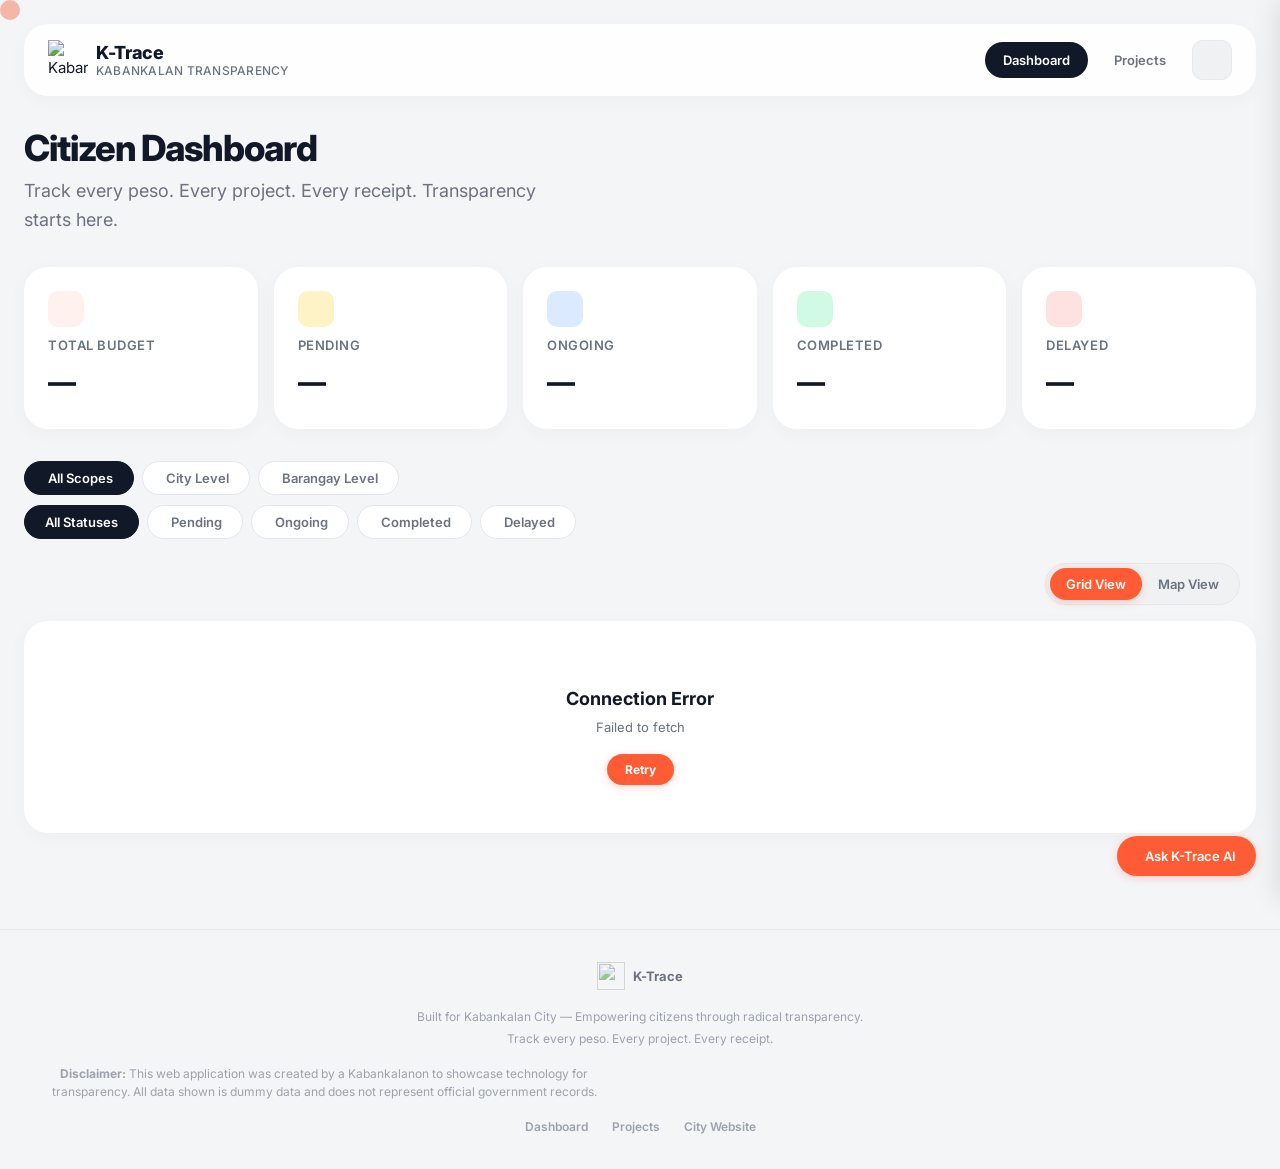
==== index.html @ d6a029a5 "docs: Add footer disclaimer regarding dummy data and creator" ====
<!DOCTYPE html>
<html lang="en">

<head>
  <meta charset="UTF-8">
  <meta name="viewport" content="width=device-width, initial-scale=1.0">
  <meta name="description"
    content="K-Trace — Kabankalan Transparency & Citizen Engagement. Track government projects, review itemized budgets, and report mismatches.">
  <title>K-Trace — Citizen Dashboard</title>
  <link rel="icon" type="image/png" href="https://kabankalancity.gov.ph/wp-content/uploads/2023/09/Kabankalan_City_seal.svg_.png">
  <link rel="stylesheet" href="style.css">
  <link rel="stylesheet" href="https://unpkg.com/leaflet@1.9.4/dist/leaflet.css" integrity="sha256-p4NxAoJBhIIN+hmNHrzRCf9tD/miZyoHS5obTRR9BMY=" crossorigin=""/>
  <script src="https://unpkg.com/leaflet@1.9.4/dist/leaflet.js" integrity="sha256-20nQCchB9co0qIjJZRGuk2/Z9VM+kNiyxNV1lvTlZBo=" crossorigin=""></script>
  <script src="https://unpkg.com/lucide@latest"></script>
</head>

<body>

  <div class="app-container">
    <nav class="top-bar" id="top-bar">
      <a href="index.html" class="brand">
        <img src="https://kabankalancity.gov.ph/wp-content/uploads/2023/09/Kabankalan_City_seal.svg_.png" alt="Kabankalan City Seal" class="brand-icon">
        <div class="brand-text">
          <span class="brand-name">K-Trace</span>
          <span class="brand-tagline">Kabankalan Transparency</span>
        </div>
      </a>
      <div class="nav-links">
        <a href="index.html" class="nav-pill active">Dashboard</a>
        <a href="#projects-section" class="nav-pill">Projects</a>
        <button class="theme-toggle" id="theme-toggle" aria-label="Toggle dark mode"><i data-lucide="moon"></i></button>
      </div>
    </nav>

    <header class="page-header">
      <h1>Citizen Dashboard</h1>
      <p>Track every peso. Every project. Every receipt. Transparency starts&nbsp;here.</p>
    </header>

    <section class="stats-row" id="stats-row">
      <div class="stat-card">
        <div class="stat-icon budget"><i data-lucide="banknote"></i></div>
        <span class="stat-label">Total Budget</span>
        <span class="stat-value" id="stat-total-budget">—</span>
      </div>
      <div class="stat-card">
        <div class="stat-icon pending"><i data-lucide="hourglass"></i></div>
        <span class="stat-label">Pending</span>
        <span class="stat-value" id="stat-pending">—</span>
      </div>
      <div class="stat-card">
        <div class="stat-icon ongoing"><i data-lucide="hammer"></i></div>
        <span class="stat-label">Ongoing</span>
        <span class="stat-value" id="stat-ongoing">—</span>
      </div>
      <div class="stat-card">
        <div class="stat-icon completed"><i data-lucide="check-circle-2"></i></div>
        <span class="stat-label">Completed</span>
        <span class="stat-value" id="stat-completed">—</span>
      </div>
      <div class="stat-card">
        <div class="stat-icon" style="background:#FEE2E2; color:#991B1B"><i data-lucide="alert-triangle"></i></div>
        <span class="stat-label">Delayed</span>
        <span class="stat-value" id="stat-delayed">—</span>
      </div>
    </section>

    <section class="filter-bar" id="category-filter-bar" style="margin-bottom: 10px;">
      <button class="filter-pill active" data-category="All"><span class="inline-icon"><i data-lucide="layers"></i></span> All Scopes</button>
      <button class="filter-pill" data-category="City"><span class="inline-icon"><i data-lucide="building-2"></i></span> City Level</button>
      <button class="filter-pill" data-category="Barangay"><span class="inline-icon"><i data-lucide="home"></i></span> Barangay Level</button>
    </section>

    <section class="filter-bar" id="status-filter-bar">
      <button class="filter-pill active" data-status="All">All Statuses</button>
      <button class="filter-pill" data-status="Pending"><span class="inline-icon"><i data-lucide="clock"></i></span> Pending</button>
      <button class="filter-pill" data-status="Ongoing"><span class="inline-icon"><i data-lucide="hammer"></i></span> Ongoing</button>
      <button class="filter-pill" data-status="Completed"><span class="inline-icon"><i data-lucide="check-circle-2"></i></span> Completed</button>
      <button class="filter-pill" data-status="Delayed"><span class="inline-icon"><i data-lucide="alert-triangle"></i></span> Delayed</button>
    </section>

    <div class="view-toggle-container">
      <div class="segmented-control" id="view-toggle">
        <button class="segment-btn active" data-view="grid">Grid View</button>
        <button class="segment-btn" data-view="map">Map View</button>
      </div>
    </div>

    <section id="projects-section">
      <div class="projects-grid" id="projects-grid">
        <div class="skeleton skeleton-card"></div>
        <div class="skeleton skeleton-card"></div>
        <div class="skeleton skeleton-card"></div>
      </div>
      <div id="map-container" style="display: none;"></div>
    </section>
  </div>

  <footer class="site-footer">
    <div class="footer-brand">
      <img src="https://kabankalancity.gov.ph/wp-content/uploads/2023/09/Kabankalan_City_seal.svg_.png" alt="">
      <span>K-Trace</span>
    </div>
    <p class="footer-text">
      Built for Kabankalan City &mdash; Empowering citizens through radical transparency.<br>
      Track every peso. Every project. Every receipt.
    </p>
    <p class="footer-disclaimer" style="font-size: var(--font-size-xs); color: var(--text-tertiary); margin-top: var(--space-md); max-width: 600px; line-height: 1.5;">
      <strong>Disclaimer:</strong> This web application was created by a Kabankalanon to showcase technology for transparency. All data shown is dummy data and does not represent official government records.
    </p>
    <div class="footer-links">
      <a href="index.html">Dashboard</a>
      <a href="#projects-section">Projects</a>
      <a href="https://kabankalancity.gov.ph" target="_blank" rel="noopener">City Website</a>
    </div>
  </footer>

  <div class="toast-container" id="toast-container"></div>

  <!-- Chatbot FAB -->
  <button id="chatbot-fab" class="chatbot-fab" aria-label="Open Chatbot">
    <i data-lucide="message-circle"></i>
    <span class="fab-text">Ask K-Trace AI</span>
  </button>

  <!-- Chatbot Sidebar -->
  <aside id="chatbot-sidebar" class="chatbot-sidebar">
    <div class="chat-header">
      <div class="chat-header-title">
        <i data-lucide="bot"></i>
        <h3>K-Trace AI</h3>
      </div>
      <button id="chatbot-close"><i data-lucide="x"></i></button>
    </div>
    <div class="chat-body" id="chat-body">
      <div class="chat-bubble ai">
        Hello! I'm K-Trace AI. How can I help you investigate these government projects today?
      </div>
    </div>
    <div class="chat-footer">
      <form id="chat-form">
        <input type="text" id="chat-input" placeholder="Ask me anything..." required>
        <button type="submit"><i data-lucide="send"></i></button>
      </form>
    </div>
  </aside>

  <div id="custom-cursor" class="custom-cursor"></div>

  <script>
    const SUPABASE_URL = 'https://aknvhyezfkfjglpfkjdi.supabase.co';
    const SUPABASE_KEY = 'sb_publishable_gqv6WXEo8cVvIVwrLLXuzQ_lqmfSCC6';

    async function supabaseFetch(table, query) {
      const res = await fetch(`${SUPABASE_URL}/rest/v1/${table}?${query}`, {
        headers: {
          'apikey': SUPABASE_KEY,
          'Authorization': 'Bearer ' + SUPABASE_KEY
        }
      });
      if (!res.ok) throw new Error('HTTP ' + res.status);
      return res.json();
    }

    let allProjects = [];
    let activeStatus = 'All';
    let activeCategory = 'All';
    let activeView = 'grid'; // 'grid' or 'map'
    let leafletMap = null;
    let markers = [];

    const projectsGrid = document.getElementById('projects-grid');
    const mapContainer = document.getElementById('map-container');
    const statusFilterBar = document.getElementById('status-filter-bar');
    const categoryFilterBar = document.getElementById('category-filter-bar');
    const viewToggleBtns = document.querySelectorAll('.segment-btn');

    function formatPeso(amount) {
      return '₱' + Number(amount).toLocaleString('en-PH', { minimumFractionDigits: 0, maximumFractionDigits: 0 });
    }

    function statusBadge(status) {
      return '<span class="status-badge ' + status.toLowerCase() + '">' + status + '</span>';
    }

    function renderProjects(projects) {
      if (projects.length === 0) {
        projectsGrid.innerHTML = '<div class="empty-state" style="grid-column:1/-1"><div class="empty-state-icon"><i data-lucide="clipboard-list" style="width:48px;height:48px;color:var(--text-tertiary)"></i></div><h3 class="empty-state-title">No projects found</h3><p class="empty-state-text">No projects match your filter.</p></div>';
        lucide.createIcons();
        return;
      }
      var html = '';
      for (var i = 0; i < projects.length; i++) {
        var p = projects[i];
        var isBrgy = (p.department.toLowerCase().includes('brgy') || p.department.toLowerCase().includes('barangay'));
        var catBadge = isBrgy ? '<span class="status-badge" style="background:var(--bg-card);color:var(--text-primary);border:1px solid var(--border-light)"><span class="inline-icon"><i data-lucide="home"></i></span> Barangay</span>' : '<span class="status-badge" style="background:var(--bg-card);color:var(--text-primary);border:1px solid var(--border-light)"><span class="inline-icon"><i data-lucide="building-2"></i></span> City</span>';
        
        html += '<a href="project-details.html?id=' + p.id + '" class="project-card">';
        html += '<div class="project-card-header"><div>';
        html += '<h3 class="project-card-title">' + p.title + '</h3>';
        html += '<p class="project-card-dept">' + p.department + '</p>';
        html += '</div><div style="display:flex;flex-direction:column;gap:5px;align-items:flex-end;">' + catBadge + statusBadge(p.status) + '</div></div>';
        html += '<p class="project-card-description">' + (p.description || 'No description.') + '</p>';
        html += '<div class="project-card-footer"><div>';
        html += '<div class="project-budget">' + formatPeso(p.total_budget) + '</div>';
        html += '<div class="project-budget-label">Total Budget</div>';
        html += '</div><div class="project-location"><span class="inline-icon"><i data-lucide="map-pin"></i></span> ' + (p.location || 'TBD') + '</div>';
        html += '</div></a>';
      }
      projectsGrid.innerHTML = html;
      lucide.createIcons();
      // Stagger fade-in
      var cards = projectsGrid.querySelectorAll('.project-card');
      cards.forEach(function(card, i) {
        setTimeout(function() { card.classList.add('visible'); }, i * 80);
      });
    }

    function updateStats(projects) {
      var total = 0, pending = 0, ongoing = 0, completed = 0, delayed = 0;
      for (var i = 0; i < projects.length; i++) {
        total += Number(projects[i].total_budget);
        if (projects[i].status === 'Pending') pending++;
        if (projects[i].status === 'Ongoing') ongoing++;
        if (projects[i].status === 'Completed') completed++;
        if (projects[i].status === 'Delayed') delayed++;
      }
      document.getElementById('stat-total-budget').textContent = formatPeso(total);
      document.getElementById('stat-pending').textContent = pending;
      document.getElementById('stat-ongoing').textContent = ongoing;
      document.getElementById('stat-completed').textContent = completed;
      document.getElementById('stat-delayed').textContent = delayed;
    }

    function applyFilters() {
      var filtered = [];
      for (var i = 0; i < allProjects.length; i++) {
        var p = allProjects[i];
        var isBrgy = (p.department.toLowerCase().includes('brgy') || p.department.toLowerCase().includes('barangay'));
        var pCat = isBrgy ? 'Barangay' : 'City';
        
        var matchStatus = (activeStatus === 'All' || p.status === activeStatus);
        var matchCategory = (activeCategory === 'All' || pCat === activeCategory);
        
        if (matchStatus && matchCategory) {
          filtered.push(p);
        }
      }
      renderProjects(filtered);
      if (activeView === 'map') {
        renderMap(filtered);
      }
    }

    function applyStatusFilter(status) {
      activeStatus = status;
      var pills = statusFilterBar.querySelectorAll('.filter-pill');
      for (var i = 0; i < pills.length; i++) {
        pills[i].classList.toggle('active', pills[i].getAttribute('data-status') === status);
      }
      applyFilters();
    }

    function applyCategoryFilter(category) {
      activeCategory = category;
      var pills = categoryFilterBar.querySelectorAll('.filter-pill');
      for (var i = 0; i < pills.length; i++) {
        pills[i].classList.toggle('active', pills[i].getAttribute('data-category') === category);
      }
      applyFilters();
    }

    // Event listeners for filters
    statusFilterBar.addEventListener('click', function(e) {
      if (e.target.classList.contains('filter-pill')) {
        applyStatusFilter(e.target.getAttribute('data-status'));
      }
    });

    categoryFilterBar.addEventListener('click', function(e) {
      if (e.target.classList.contains('filter-pill')) {
        applyCategoryFilter(e.target.getAttribute('data-category'));
      }
    });

    async function fetchProjects() {
      try {
        var projects = await supabaseFetch('projects', 'select=*&order=created_at.desc');
        allProjects = projects || [];
        updateStats(allProjects);
        applyFilters(); // Renders based on activeView
      } catch (err) {
        projectsGrid.innerHTML = '<div class="empty-state" style="grid-column:1/-1"><div class="empty-state-icon"><i data-lucide="alert-circle" style="width:48px;height:48px;color:var(--flag-red)"></i></div><h3 class="empty-state-title">Connection Error</h3><p class="empty-state-text">' + err.message + '</p><button class="btn btn-primary btn-sm" onclick="fetchProjects()" style="margin-top:16px">Retry</button></div>';
        lucide.createIcons();
      }
    }

    fetchProjects();
    
    // View Toggle Logic
    viewToggleBtns.forEach(btn => {
      btn.addEventListener('click', (e) => {
        viewToggleBtns.forEach(b => b.classList.remove('active'));
        e.target.classList.add('active');
        activeView = e.target.getAttribute('data-view');
        
        if (activeView === 'grid') {
          projectsGrid.style.display = 'grid';
          mapContainer.style.display = 'none';
        } else {
          projectsGrid.style.display = 'none';
          mapContainer.style.display = 'block';
          // Initialize map if not yet initialized
          if (!leafletMap) {
            initMap();
          }
          applyFilters(); // update markers
          setTimeout(() => leafletMap.invalidateSize(), 100);
        }
      });
    });

    function initMap() {
      leafletMap = L.map('map-container').setView([9.9818, 122.8157], 13); // Kabankalan coordinates
      L.tileLayer('https://{s}.basemaps.cartocdn.com/rastertiles/voyager/{z}/{x}/{y}{r}.png', {
        attribution: '&copy; OpenStreetMap contributors &copy; CARTO'
      }).addTo(leafletMap);
    }

    function renderMap(projects) {
      if (!leafletMap) return;
      
      // Clear old markers
      markers.forEach(m => leafletMap.removeLayer(m));
      markers = [];

      projects.forEach(p => {
        if (!p.lat || !p.lng) return;
        
        // Define colors
        let color = '#FF5C35'; // default pending/orange
        if (p.status === 'Completed') color = '#10B981'; // Green
        else if (p.status === 'Ongoing') color = '#F59E0B'; // Yellow
        else if (p.status === 'Delayed') color = '#EF4444'; // Red

        const markerHtml = `
          <div style="background-color: ${color}; width: 24px; height: 24px; border-radius: 50%; border: 3px solid white; box-shadow: 0 2px 5px rgba(0,0,0,0.3);"></div>
        `;
        const icon = L.divIcon({ html: markerHtml, className: '', iconSize: [24, 24], iconAnchor: [12, 12] });
        
        const popupContent = `
          <div style="font-family: var(--font-family); min-width: 200px;">
            <h4 style="margin: 0 0 5px 0; font-size: 14px; font-weight: 600;">${p.title}</h4>
            <p style="margin: 0 0 10px 0; font-size: 12px; color: var(--text-light);">${formatPeso(p.total_budget)}</p>
            <a href="project-details.html?id=${p.id}" style="display: inline-block; background: var(--primary); color: white; padding: 5px 10px; border-radius: 6px; text-decoration: none; font-size: 12px; font-weight: 500;">View Details</a>
          </div>
        `;

        const marker = L.marker([p.lat, p.lng], { icon }).bindPopup(popupContent);
        marker.addTo(leafletMap);
        markers.push(marker);
      });
    }

    // Chatbot Logic
    const chatbotFab = document.getElementById('chatbot-fab');
    const chatbotSidebar = document.getElementById('chatbot-sidebar');
    const chatbotClose = document.getElementById('chatbot-close');
    const chatForm = document.getElementById('chat-form');
    const chatInput = document.getElementById('chat-input');
    const chatBody = document.getElementById('chat-body');

    // Generate a random session ID for n8n memory
    const sessionId = Math.random().toString(36).substring(2, 15);

    chatbotFab.addEventListener('click', () => {
      chatbotSidebar.classList.add('open');
    });

    chatbotClose.addEventListener('click', () => {
      chatbotSidebar.classList.remove('open');
    });

    function parseMarkdown(text) {
      if (!text) return '';
      let html = text;
      // Bold
      html = html.replace(/\*\*([^\*]+)\*\*/g, '<strong>$1</strong>');
      // Italic (avoid matching list items by checking for space after *)
      html = html.replace(/\*([^\*\n ]+)\*/g, '<em>$1</em>');
      // Bullet points (lines starting with * or - followed by a space)
      html = html.replace(/^[\*\-] (.+)$/gm, '&bull; $1');
      // Line breaks
      html = html.replace(/\n/g, '<br>');
      return html;
    }

    function appendMessage(text, sender) {
      const bubble = document.createElement('div');
      bubble.className = `chat-bubble ${sender}`;
      bubble.innerHTML = parseMarkdown(text);
      chatBody.appendChild(bubble);
      chatBody.scrollTop = chatBody.scrollHeight;
      return bubble;
    }

    async function sendToN8n(message) {
      appendMessage(message, 'user');
      chatInput.value = '';
      
      const thinkingBubble = appendMessage('Thinking...', 'ai');
      thinkingBubble.classList.add('thinking');

      try {
        const response = await fetch('https://n8n-us.ensightmedia.com/webhook/ktrace-chat', {
          method: 'POST',
          headers: {
            'Content-Type': 'application/json'
          },
          body: JSON.stringify({ message: message, sessionId: sessionId })
        });
        
        if (!response.ok) throw new Error('Network response was not ok');
        
        const data = await response.json();
        thinkingBubble.remove();
        
        // The n8n 'Format for HTML' node returns { reply: "..." } or { output: "..." }
        const replyText = data.reply || data.output || "I couldn't understand the response.";
        appendMessage(replyText, 'ai');
        
      } catch (e) {
        thinkingBubble.remove();
        appendMessage('Error reaching AI server. Please try again later.', 'ai');
        console.error('Chat error:', e);
      }
    }

    chatForm.addEventListener('submit', (e) => {
      e.preventDefault();
      const text = chatInput.value.trim();
      if (text) sendToN8n(text);
    });

    // Custom 3D Cursor Logic
    const cursor = document.getElementById('custom-cursor');
    const interactiveElements = document.querySelectorAll('#chatbot-fab, #chatbot-sidebar');
    
    document.addEventListener('mousemove', (e) => {
      cursor.style.transform = `translate(${e.clientX - 10}px, ${e.clientY - 10}px)`;
    });

    interactiveElements.forEach(el => {
      el.addEventListener('mouseenter', () => cursor.classList.add('active'));
      el.addEventListener('mouseleave', () => cursor.classList.remove('active'));
    });

    // Initialize Lucide icons
    lucide.createIcons();

    // ── Dark Mode Toggle ──
    const themeToggle = document.getElementById('theme-toggle');
    const savedTheme = localStorage.getItem('k-trace-theme');
    if (savedTheme === 'dark') {
      document.documentElement.setAttribute('data-theme', 'dark');
    }
    themeToggle.addEventListener('click', () => {
      const isDark = document.documentElement.getAttribute('data-theme') === 'dark';
      if (isDark) {
        document.documentElement.removeAttribute('data-theme');
        localStorage.setItem('k-trace-theme', 'light');
      } else {
        document.documentElement.setAttribute('data-theme', 'dark');
        localStorage.setItem('k-trace-theme', 'dark');
      }
      // Re-render icon
      themeToggle.innerHTML = isDark ? '<i data-lucide="moon"></i>' : '<i data-lucide="sun"></i>';
      lucide.createIcons();
    });
    // Set initial icon
    if (savedTheme === 'dark') {
      themeToggle.innerHTML = '<i data-lucide="sun"></i>';
      lucide.createIcons();
    }

    // ── Animated Counter ──
    function countUp(el, target, prefix, suffix) {
      prefix = prefix || '';
      suffix = suffix || '';
      var start = 0;
      var duration = 800;
      var startTime = null;
      function step(timestamp) {
        if (!startTime) startTime = timestamp;
        var progress = Math.min((timestamp - startTime) / duration, 1);
        var eased = 1 - Math.pow(1 - progress, 3); // easeOutCubic
        var current = Math.floor(eased * target);
        el.textContent = prefix + current.toLocaleString('en-PH') + suffix;
        if (progress < 1) requestAnimationFrame(step);
        else el.textContent = prefix + target.toLocaleString('en-PH') + suffix;
      }
      requestAnimationFrame(step);
    }

    // Override updateStats to use counters
    var origUpdateStats = updateStats;
    updateStats = function(projects) {
      var total = 0, pending = 0, ongoing = 0, completed = 0, delayed = 0;
      for (var i = 0; i < projects.length; i++) {
        total += Number(projects[i].total_budget);
        if (projects[i].status === 'Pending') pending++;
        if (projects[i].status === 'Ongoing') ongoing++;
        if (projects[i].status === 'Completed') completed++;
        if (projects[i].status === 'Delayed') delayed++;
      }
      countUp(document.getElementById('stat-total-budget'), Math.round(total), '₱');
      countUp(document.getElementById('stat-pending'), pending);
      countUp(document.getElementById('stat-ongoing'), ongoing);
      countUp(document.getElementById('stat-completed'), completed);
      countUp(document.getElementById('stat-delayed'), delayed);
    };
  </script>
</body>

</html>
---- style.css ----
/* ============================================================
   K-TRACE Design System
   Kabankalan Transparency & Citizen Engagement
   ============================================================ */

/* ── Google Fonts ── */
@import url('https://fonts.googleapis.com/css2?family=Inter:wght@400;500;600;700;800;900&display=swap');

/* ── CSS Custom Properties ── */
:root {
  /* Surface */
  --bg-page: #F4F5F7;
  --bg-card: #FFFFFF;
  --bg-card-hover: #FAFBFC;
  --bg-inset: #F0F1F3;
  --bg-modal-backdrop: rgba(17, 24, 39, 0.45);

  /* Text */
  --text-primary: #111827;
  --text-secondary: #6B7280;
  --text-tertiary: #9CA3AF;
  --text-inverse: #FFFFFF;

  /* Accent */
  --accent: #FF5C35;
  --accent-hover: #E84D2A;
  --accent-light: #FFF1ED;
  --accent-glow: rgba(255, 92, 53, 0.12);

  /* Status */
  --status-pending: #F59E0B;
  --status-pending-bg: #FEF3C7;
  --status-ongoing: #3B82F6;
  --status-ongoing-bg: #DBEAFE;
  --status-completed: #10B981;
  --status-completed-bg: #D1FAE5;

  /* Flagged */
  --flag-red: #EF4444;
  --flag-red-bg: #FEF2F2;
  --flag-red-border: #FECACA;
  --flag-green: #10B981;
  --flag-green-bg: #ECFDF5;

  /* Borders & Shadows */
  --border-light: #E5E7EB;
  --border-medium: #D1D5DB;
  --shadow-card: 0 4px 20px rgba(0, 0, 0, 0.03);
  --shadow-card-hover: 0 8px 30px rgba(0, 0, 0, 0.07);
  --shadow-modal: 0 25px 60px rgba(0, 0, 0, 0.15);
  --shadow-button: 0 2px 8px rgba(255, 92, 53, 0.25);

  /* Radii */
  --radius-sm: 10px;
  --radius-md: 16px;
  --radius-lg: 24px;
  --radius-full: 9999px;

  /* Spacing */
  --space-xs: 4px;
  --space-sm: 8px;
  --space-md: 16px;
  --space-lg: 24px;
  --space-xl: 32px;
  --space-2xl: 48px;

  /* Typography */
  --font-family: 'Inter', -apple-system, BlinkMacSystemFont, 'Segoe UI', Roboto, sans-serif;
  --font-size-xs: 0.75rem;
  --font-size-sm: 0.8125rem;
  --font-size-base: 0.9375rem;
  --font-size-lg: 1.125rem;
  --font-size-xl: 1.375rem;
  --font-size-2xl: 1.75rem;
  --font-size-3xl: 2.25rem;
  --font-size-hero: 3rem;

  /* Transitions */
  --ease-smooth: cubic-bezier(0.4, 0, 0.2, 1);
  --duration-fast: 150ms;
  --duration-normal: 250ms;
  --duration-slow: 400ms;
}

/* ── Reset & Base ── */
*, *::before, *::after {
  margin: 0;
  padding: 0;
  box-sizing: border-box;
}

html {
  scroll-behavior: smooth;
  -webkit-text-size-adjust: 100%;
}

body {
  font-family: var(--font-family);
  font-size: var(--font-size-base);
  color: var(--text-primary);
  background-color: var(--bg-page);
  line-height: 1.6;
  -webkit-font-smoothing: antialiased;
  -moz-osx-font-smoothing: grayscale;
  min-height: 100vh;
}

a {
  color: inherit;
  text-decoration: none;
}

img {
  max-width: 100%;
  display: block;
}

button {
  font-family: inherit;
  cursor: pointer;
  border: none;
  background: none;
}

/* ── Layout Shell ── */
.app-container {
  max-width: 1280px;
  margin: 0 auto;
  padding: var(--space-lg) var(--space-lg) var(--space-2xl);
}

/* ── Top Navigation ── */
.top-bar {
  display: flex;
  align-items: center;
  justify-content: space-between;
  padding: var(--space-md) var(--space-lg);
  background: var(--bg-card);
  border-radius: var(--radius-lg);
  box-shadow: var(--shadow-card);
  margin-bottom: var(--space-xl);
  position: sticky;
  top: var(--space-md);
  z-index: 100;
  backdrop-filter: blur(12px);
  background: rgba(255, 255, 255, 0.85);
}

.brand {
  display: flex;
  align-items: center;
  gap: var(--space-sm);
}

.brand-icon {
  width: 40px;
  height: 40px;
  object-fit: contain;
}

.brand-text {
  display: flex;
  flex-direction: column;
  line-height: 1.2;
}

.brand-name {
  font-weight: 800;
  font-size: var(--font-size-lg);
  color: var(--text-primary);
  letter-spacing: -0.02em;
}

.brand-tagline {
  font-size: var(--font-size-xs);
  color: var(--text-secondary);
  font-weight: 500;
  letter-spacing: 0.02em;
  text-transform: uppercase;
}

.nav-links {
  display: flex;
  align-items: center;
  gap: var(--space-sm);
}

.nav-pill {
  padding: 8px 18px;
  border-radius: var(--radius-full);
  font-size: var(--font-size-sm);
  font-weight: 600;
  color: var(--text-secondary);
  transition: all var(--duration-fast) var(--ease-smooth);
  background: transparent;
}

.nav-pill:hover {
  background: var(--bg-inset);
  color: var(--text-primary);
}

.nav-pill.active {
  background: var(--text-primary);
  color: var(--text-inverse);
}

/* ── Hero / Page Header ── */
.page-header {
  margin-bottom: var(--space-xl);
}

.page-header h1 {
  font-size: var(--font-size-3xl);
  font-weight: 800;
  letter-spacing: -0.03em;
  line-height: 1.15;
  color: var(--text-primary);
}

.page-header p {
  font-size: var(--font-size-lg);
  color: var(--text-secondary);
  margin-top: var(--space-sm);
  max-width: 600px;
}

/* ── Stats Row ── */
.stats-row {
  display: grid;
  grid-template-columns: repeat(auto-fit, minmax(200px, 1fr));
  gap: var(--space-md);
  margin-bottom: var(--space-xl);
}

.stat-card {
  background: var(--bg-card);
  border-radius: var(--radius-lg);
  box-shadow: var(--shadow-card);
  padding: var(--space-lg);
  display: flex;
  flex-direction: column;
  gap: var(--space-xs);
  transition: box-shadow var(--duration-normal) var(--ease-smooth),
              transform var(--duration-normal) var(--ease-smooth);
}

.stat-card:hover {
  box-shadow: var(--shadow-card-hover);
  transform: translateY(-2px);
}

.stat-label {
  font-size: var(--font-size-sm);
  font-weight: 600;
  color: var(--text-secondary);
  text-transform: uppercase;
  letter-spacing: 0.04em;
}

.stat-value {
  font-size: var(--font-size-2xl);
  font-weight: 800;
  color: var(--text-primary);
  letter-spacing: -0.02em;
}

.stat-card .stat-icon {
  width: 36px;
  height: 36px;
  border-radius: var(--radius-sm);
  display: flex;
  align-items: center;
  justify-content: center;
  margin-bottom: var(--space-xs);
}

.stat-card .stat-icon svg {
  width: 18px;
  height: 18px;
  stroke-width: 2.5;
}

.stat-icon.pending { background: var(--status-pending-bg); color: var(--status-pending); }
.stat-icon.ongoing { background: var(--status-ongoing-bg); color: var(--status-ongoing); }
.stat-icon.completed { background: var(--status-completed-bg); color: var(--status-completed); }
.stat-icon.budget { background: var(--accent-light); color: var(--accent); }

/* ── Filter Toolbar ── */
.filter-bar {
  display: flex;
  align-items: center;
  gap: var(--space-sm);
  margin-bottom: var(--space-lg);
  flex-wrap: wrap;
}

.filter-pill {
  padding: 8px 20px;
  border-radius: var(--radius-full);
  font-size: var(--font-size-sm);
  font-weight: 600;
  color: var(--text-secondary);
  background: var(--bg-card);
  border: 1px solid var(--border-light);
  transition: all var(--duration-fast) var(--ease-smooth);
  cursor: pointer;
}

.filter-pill:hover {
  border-color: var(--border-medium);
  color: var(--text-primary);
}

.filter-pill.active {
  background: var(--text-primary);
  color: var(--text-inverse);
  border-color: var(--text-primary);
}

/* ── Bento Project Grid ── */
.projects-grid {
  display: grid;
  grid-template-columns: repeat(auto-fill, minmax(340px, 1fr));
  gap: var(--space-lg);
}

/* ── Project Card ── */
.project-card {
  background: var(--bg-card);
  border-radius: var(--radius-lg);
  box-shadow: var(--shadow-card);
  padding: var(--space-lg);
  display: flex;
  flex-direction: column;
  gap: var(--space-md);
  transition: box-shadow var(--duration-normal) var(--ease-smooth),
              transform var(--duration-normal) var(--ease-smooth);
  text-decoration: none;
  color: inherit;
  cursor: pointer;
  position: relative;
  overflow: hidden;
}

.project-card::before {
  content: '';
  position: absolute;
  top: 0;
  left: 0;
  right: 0;
  height: 4px;
  background: var(--accent);
  opacity: 0;
  transition: opacity var(--duration-normal) var(--ease-smooth);
}

.project-card:hover {
  box-shadow: var(--shadow-card-hover);
  transform: translateY(-3px);
}

.project-card:hover::before {
  opacity: 1;
}

.project-card-header {
  display: flex;
  align-items: flex-start;
  justify-content: space-between;
  gap: var(--space-md);
}

.project-card-title {
  font-size: var(--font-size-lg);
  font-weight: 700;
  line-height: 1.3;
  letter-spacing: -0.01em;
  color: var(--text-primary);
}

.project-card-dept {
  font-size: var(--font-size-sm);
  color: var(--text-secondary);
  font-weight: 500;
}

.project-card-description {
  font-size: var(--font-size-sm);
  color: var(--text-secondary);
  line-height: 1.55;
  display: -webkit-box;
  -webkit-line-clamp: 3;
  -webkit-box-orient: vertical;
  overflow: hidden;
}

.project-card-footer {
  display: flex;
  align-items: center;
  justify-content: space-between;
  margin-top: auto;
  padding-top: var(--space-md);
  border-top: 1px solid var(--border-light);
}

.project-budget {
  font-size: var(--font-size-xl);
  font-weight: 800;
  color: var(--text-primary);
  letter-spacing: -0.02em;
}

.project-budget-label {
  font-size: var(--font-size-xs);
  color: var(--text-secondary);
  font-weight: 500;
  text-transform: uppercase;
  letter-spacing: 0.04em;
}

.project-location {
  display: flex;
  align-items: center;
  gap: var(--space-xs);
  font-size: var(--font-size-xs);
  color: var(--text-tertiary);
  font-weight: 500;
}

/* ── Status Badge ── */
.status-badge {
  display: inline-flex;
  align-items: center;
  gap: 6px;
  padding: 5px 14px;
  border-radius: var(--radius-full);
  font-size: var(--font-size-xs);
  font-weight: 600;
  white-space: nowrap;
  letter-spacing: 0.02em;
}

.status-badge::before {
  content: '';
  width: 7px;
  height: 7px;
  border-radius: 50%;
  flex-shrink: 0;
}

.status-badge.pending {
  background: var(--status-pending-bg);
  color: #92400E;
}
.status-badge.pending::before { background: var(--status-pending); }

.status-badge.ongoing {
  background: var(--status-ongoing-bg);
  color: #1E40AF;
}
.status-badge.ongoing::before { background: var(--status-ongoing); }

.status-badge.completed {
  background: var(--status-completed-bg);
  color: #065F46;
}
.status-badge.completed::before { background: var(--status-completed); }

.status-badge.delayed {
  background: #FEE2E2;
  color: #991B1B;
}
.status-badge.delayed::before { background: var(--flag-red); }

/* ── Project Details Page ── */
.detail-header {
  background: var(--bg-card);
  border-radius: var(--radius-lg);
  box-shadow: var(--shadow-card);
  padding: var(--space-xl);
  margin-bottom: var(--space-lg);
}

.detail-back {
  display: inline-flex;
  align-items: center;
  gap: var(--space-xs);
  font-size: var(--font-size-sm);
  font-weight: 600;
  color: var(--text-secondary);
  margin-bottom: var(--space-lg);
  transition: color var(--duration-fast) var(--ease-smooth);
}

.detail-back:hover {
  color: var(--accent);
}

.detail-title {
  font-size: var(--font-size-2xl);
  font-weight: 800;
  letter-spacing: -0.03em;
  line-height: 1.2;
  margin-bottom: var(--space-sm);
}

.detail-meta {
  display: flex;
  align-items: center;
  gap: var(--space-lg);
  flex-wrap: wrap;
  margin-top: var(--space-md);
}

.detail-meta-item {
  display: flex;
  align-items: center;
  gap: var(--space-xs);
  font-size: var(--font-size-sm);
  color: var(--text-secondary);
  font-weight: 500;
}

.detail-meta-item .meta-icon {
  font-size: 1rem;
}

.detail-description {
  margin-top: var(--space-lg);
  font-size: var(--font-size-base);
  color: var(--text-secondary);
  line-height: 1.7;
  max-width: 720px;
}

/* ── Section Titles ── */
.section-header {
  display: flex;
  align-items: center;
  justify-content: space-between;
  margin-bottom: var(--space-md);
  flex-wrap: wrap;
  gap: var(--space-sm);
}

.section-title {
  font-size: var(--font-size-xl);
  font-weight: 700;
  letter-spacing: -0.02em;
}

.section-subtitle {
  font-size: var(--font-size-sm);
  color: var(--text-secondary);
}

/* ── Budget Table ── */
.table-card {
  background: var(--bg-card);
  border-radius: var(--radius-lg);
  box-shadow: var(--shadow-card);
  overflow: hidden;
  margin-bottom: var(--space-xl);
}

.table-wrapper {
  overflow-x: auto;
}

.data-table {
  width: 100%;
  border-collapse: collapse;
}

.data-table thead {
  background: var(--bg-inset);
}

.data-table th {
  padding: 14px var(--space-lg);
  text-align: left;
  font-size: var(--font-size-xs);
  font-weight: 700;
  color: var(--text-secondary);
  text-transform: uppercase;
  letter-spacing: 0.06em;
  white-space: nowrap;
  border-bottom: 1px solid var(--border-light);
}

.data-table td {
  padding: 16px var(--space-lg);
  font-size: var(--font-size-sm);
  color: var(--text-primary);
  border-bottom: 1px solid var(--border-light);
  vertical-align: top;
}

.data-table tbody tr {
  transition: background var(--duration-fast) var(--ease-smooth);
}

.data-table tbody tr:hover {
  background: var(--bg-card-hover);
}

.data-table tbody tr:last-child td {
  border-bottom: none;
}

/* Flagged row */
.data-table tbody tr.flagged {
  background: var(--flag-red-bg);
}

.data-table tbody tr.flagged:hover {
  background: #FEE2E2;
}

/* Price verified */
.data-table tbody tr.verified {
  background: var(--flag-green-bg);
}

.price-cell {
  font-weight: 600;
  font-variant-numeric: tabular-nums;
  white-space: nowrap;
}

.price-cell.over {
  color: var(--flag-red);
}

.price-cell.match {
  color: var(--flag-green);
}

.flag-indicator {
  display: inline-flex;
  align-items: center;
  gap: 5px;
  font-size: var(--font-size-xs);
  font-weight: 600;
  padding: 3px 10px;
  border-radius: var(--radius-full);
}

.flag-indicator.over {
  background: #FEE2E2;
  color: #991B1B;
}

.flag-indicator.match {
  background: #D1FAE5;
  color: #065F46;
}

.justification-text {
  font-size: var(--font-size-xs);
  color: var(--text-secondary);
  line-height: 1.5;
  margin-top: 6px;
  padding: 8px 12px;
  background: #FEF3C7;
  border-radius: var(--radius-sm);
  border-left: 3px solid var(--status-pending);
}

/* Variance Column */
.variance {
  font-weight: 700;
  font-variant-numeric: tabular-nums;
  font-size: var(--font-size-xs);
}

.variance.positive {
  color: var(--flag-red);
}

.variance.zero {
  color: var(--flag-green);
}

/* ── Budget Summary ── */
.budget-summary {
  display: grid;
  grid-template-columns: repeat(auto-fit, minmax(220px, 1fr));
  gap: var(--space-md);
  margin-bottom: var(--space-xl);
}

.summary-card {
  background: var(--bg-card);
  border-radius: var(--radius-lg);
  box-shadow: var(--shadow-card);
  padding: var(--space-lg);
}

.summary-card .summary-label {
  font-size: var(--font-size-xs);
  color: var(--text-secondary);
  font-weight: 600;
  text-transform: uppercase;
  letter-spacing: 0.04em;
  margin-bottom: var(--space-xs);
}

.summary-card .summary-value {
  font-size: var(--font-size-xl);
  font-weight: 800;
  letter-spacing: -0.02em;
  font-variant-numeric: tabular-nums;
}

.summary-card .summary-value.flagged-count {
  color: var(--flag-red);
}

.summary-card .summary-value.total {
  color: var(--text-primary);
}

/* ── Citizen Reports Section ── */
.reports-list {
  display: flex;
  flex-direction: column;
  gap: var(--space-md);
  margin-bottom: var(--space-xl);
}

.report-card {
  background: var(--bg-card);
  border-radius: var(--radius-lg);
  box-shadow: var(--shadow-card);
  padding: var(--space-lg);
}

.report-header {
  display: flex;
  align-items: center;
  justify-content: space-between;
  margin-bottom: var(--space-sm);
}

.report-author {
  font-weight: 700;
  font-size: var(--font-size-base);
}

.report-date {
  font-size: var(--font-size-xs);
  color: var(--text-tertiary);
}

.report-comment {
  font-size: var(--font-size-sm);
  color: var(--text-secondary);
  line-height: 1.65;
}

.no-reports {
  text-align: center;
  padding: var(--space-2xl);
  color: var(--text-tertiary);
  font-size: var(--font-size-sm);
}

/* ── Buttons ── */
.btn {
  display: inline-flex;
  align-items: center;
  justify-content: center;
  gap: var(--space-sm);
  padding: 12px 28px;
  border-radius: var(--radius-full);
  font-size: var(--font-size-sm);
  font-weight: 700;
  transition: all var(--duration-fast) var(--ease-smooth);
  cursor: pointer;
  border: none;
  white-space: nowrap;
}

.btn-primary {
  background: var(--accent);
  color: var(--text-inverse);
  box-shadow: var(--shadow-button);
}

.btn-primary:hover {
  background: var(--accent-hover);
  transform: translateY(-1px);
  box-shadow: 0 4px 14px rgba(255, 92, 53, 0.35);
}

.btn-primary:active {
  transform: translateY(0);
}

.btn-secondary {
  background: var(--bg-inset);
  color: var(--text-primary);
  border: 1px solid var(--border-light);
}

.btn-secondary:hover {
  background: var(--border-light);
}

.btn-danger {
  background: var(--flag-red);
  color: var(--text-inverse);
}

.btn-danger:hover {
  background: #DC2626;
}

.btn-sm {
  padding: 8px 18px;
  font-size: var(--font-size-xs);
}

/* ── Modal / Dialog ── */
.modal-dialog {
  border: none;
  border-radius: var(--radius-lg);
  box-shadow: var(--shadow-modal);
  padding: 0;
  max-width: 520px;
  width: calc(100% - var(--space-xl) * 2);
  margin: auto;
  background: var(--bg-card);
  animation: modalSlideUp var(--duration-slow) var(--ease-smooth);
}

.modal-dialog::backdrop {
  background: var(--bg-modal-backdrop);
  backdrop-filter: blur(6px);
  -webkit-backdrop-filter: blur(6px);
  animation: backdropFade var(--duration-normal) var(--ease-smooth);
}

@keyframes modalSlideUp {
  from {
    opacity: 0;
    transform: translateY(24px) scale(0.96);
  }
  to {
    opacity: 1;
    transform: translateY(0) scale(1);
  }
}

@keyframes backdropFade {
  from { opacity: 0; }
  to { opacity: 1; }
}

.modal-header {
  display: flex;
  align-items: center;
  justify-content: space-between;
  padding: var(--space-lg) var(--space-lg) var(--space-md);
}

.modal-title {
  font-size: var(--font-size-xl);
  font-weight: 700;
  letter-spacing: -0.01em;
}

.modal-close {
  width: 36px;
  height: 36px;
  border-radius: var(--radius-sm);
  display: flex;
  align-items: center;
  justify-content: center;
  font-size: 1.25rem;
  color: var(--text-tertiary);
  transition: all var(--duration-fast) var(--ease-smooth);
  background: transparent;
  border: none;
  cursor: pointer;
}

.modal-close:hover {
  background: var(--bg-inset);
  color: var(--text-primary);
}

.modal-body {
  padding: 0 var(--space-lg) var(--space-lg);
}

.modal-footer {
  display: flex;
  align-items: center;
  justify-content: flex-end;
  gap: var(--space-sm);
  padding: var(--space-md) var(--space-lg) var(--space-lg);
  border-top: 1px solid var(--border-light);
}

/* ── Form Controls ── */
.form-group {
  margin-bottom: var(--space-md);
}

.form-label {
  display: block;
  font-size: var(--font-size-sm);
  font-weight: 600;
  color: var(--text-primary);
  margin-bottom: 6px;
}

.form-label .optional {
  color: var(--text-tertiary);
  font-weight: 400;
}

.form-input,
.form-textarea {
  width: 100%;
  padding: 12px var(--space-md);
  border: 1.5px solid var(--border-light);
  border-radius: var(--radius-sm);
  font-family: var(--font-family);
  font-size: var(--font-size-sm);
  color: var(--text-primary);
  background: var(--bg-card);
  transition: border-color var(--duration-fast) var(--ease-smooth),
              box-shadow var(--duration-fast) var(--ease-smooth);
  outline: none;
}

.form-input:focus,
.form-textarea:focus {
  border-color: var(--accent);
  box-shadow: 0 0 0 3px var(--accent-glow);
}

.form-input::placeholder,
.form-textarea::placeholder {
  color: var(--text-tertiary);
}

.form-textarea {
  resize: vertical;
  min-height: 100px;
}

/* ── Toast Notifications ── */
.toast-container {
  position: fixed;
  bottom: var(--space-lg);
  right: var(--space-lg);
  z-index: 1000;
  display: flex;
  flex-direction: column;
  gap: var(--space-sm);
}

.toast {
  background: var(--text-primary);
  color: var(--text-inverse);
  padding: 14px var(--space-lg);
  border-radius: var(--radius-md);
  font-size: var(--font-size-sm);
  font-weight: 600;
  box-shadow: 0 8px 24px rgba(0, 0, 0, 0.2);
  animation: toastIn var(--duration-normal) var(--ease-smooth);
  display: flex;
  align-items: center;
  gap: var(--space-sm);
}

.toast.success {
  background: #065F46;
}

.toast.error {
  background: #991B1B;
}

@keyframes toastIn {
  from {
    opacity: 0;
    transform: translateY(12px) scale(0.95);
  }
  to {
    opacity: 1;
    transform: translateY(0) scale(1);
  }
}

@keyframes toastOut {
  from {
    opacity: 1;
    transform: translateY(0) scale(1);
  }
  to {
    opacity: 0;
    transform: translateY(-8px) scale(0.95);
  }
}

/* ── Loading States ── */
.skeleton {
  background: linear-gradient(
    90deg,
    var(--bg-inset) 25%,
    #E5E7EB 50%,
    var(--bg-inset) 75%
  );
  background-size: 200% 100%;
  animation: shimmer 1.5s infinite;
  border-radius: var(--radius-sm);
}

@keyframes shimmer {
  0% { background-position: 200% 0; }
  100% { background-position: -200% 0; }
}

.skeleton-card {
  height: 280px;
  border-radius: var(--radius-lg);
}

.skeleton-row {
  height: 52px;
  margin-bottom: var(--space-sm);
}

/* ── Empty State ── */
.empty-state {
  text-align: center;
  padding: var(--space-2xl) var(--space-lg);
  background: var(--bg-card);
  border-radius: var(--radius-lg);
  box-shadow: var(--shadow-card);
}

.empty-state-icon {
  font-size: 3rem;
  margin-bottom: var(--space-md);
}

.empty-state-title {
  font-size: var(--font-size-lg);
  font-weight: 700;
  margin-bottom: var(--space-xs);
}

.empty-state-text {
  font-size: var(--font-size-sm);
  color: var(--text-secondary);
}

/* ── Responsive: Tablet (≤ 768px) ── */
@media (max-width: 768px) {
  .app-container {
    padding: var(--space-md) var(--space-md) var(--space-2xl);
  }

  .top-bar {
    flex-direction: row;
    align-items: center;
    gap: var(--space-sm);
    position: sticky;
    top: var(--space-sm);
    padding: var(--space-sm) var(--space-md);
    border-radius: var(--radius-md);
  }

  .brand-tagline {
    display: none;
  }

  .brand-icon {
    width: 34px;
    height: 34px;
  }

  .nav-links {
    gap: var(--space-xs);
  }

  .nav-pill {
    padding: 6px 14px;
    font-size: var(--font-size-xs);
    border-radius: var(--radius-full);
  }

  .page-header h1 {
    font-size: var(--font-size-2xl);
  }

  .page-header p {
    font-size: var(--font-size-base);
  }

  .projects-grid {
    grid-template-columns: 1fr;
    gap: var(--space-md);
  }

  .stats-row {
    grid-template-columns: repeat(2, 1fr);
    gap: var(--space-sm);
  }

  .stat-card {
    padding: var(--space-md);
    border-radius: var(--radius-md);
  }

  .stat-value {
    font-size: var(--font-size-xl);
  }

  /* Filter bar: horizontal scroll */
  .filter-bar {
    overflow-x: auto;
    flex-wrap: nowrap;
    padding-bottom: var(--space-sm);
    -webkit-overflow-scrolling: touch;
    scrollbar-width: none;
    gap: var(--space-xs);
  }

  .filter-bar::-webkit-scrollbar {
    display: none;
  }

  .filter-pill {
    flex-shrink: 0;
    padding: 10px 18px;
    font-size: var(--font-size-sm);
  }

  /* Project card */
  .project-card {
    padding: var(--space-md);
    border-radius: var(--radius-md);
    gap: var(--space-sm);
  }

  .project-card-title {
    font-size: var(--font-size-base);
  }

  .project-budget {
    font-size: var(--font-size-lg);
  }

  /* Detail page */
  .detail-header {
    padding: var(--space-lg);
    border-radius: var(--radius-md);
  }

  .detail-title {
    font-size: var(--font-size-xl);
  }

  .detail-meta {
    flex-direction: column;
    align-items: flex-start;
    gap: var(--space-sm);
  }

  .detail-description {
    font-size: var(--font-size-sm);
  }

  /* Budget summary */
  .budget-summary {
    grid-template-columns: 1fr 1fr;
    gap: var(--space-sm);
  }

  .summary-card {
    padding: var(--space-md);
    border-radius: var(--radius-md);
  }

  /* Table: smaller padding */
  .data-table th,
  .data-table td {
    padding: 12px var(--space-md);
    font-size: var(--font-size-xs);
  }

  /* Section headers */
  .section-header {
    flex-direction: column;
    align-items: flex-start;
    gap: var(--space-sm);
  }

  .section-header .btn {
    width: 100%;
  }

  .section-title {
    font-size: var(--font-size-lg);
  }

  /* Reports */
  .report-card {
    padding: var(--space-md);
    border-radius: var(--radius-md);
  }

  /* Modal */
  .modal-dialog {
    width: calc(100% - var(--space-md) * 2);
    max-width: 100%;
    border-radius: var(--radius-md);
    margin: auto;
  }

  .modal-header {
    padding: var(--space-md) var(--space-md) var(--space-sm);
  }

  .modal-body {
    padding: 0 var(--space-md) var(--space-md);
  }

  .modal-footer {
    padding: var(--space-sm) var(--space-md) var(--space-md);
  }

  /* Buttons: larger touch targets */
  .btn {
    padding: 14px 24px;
    font-size: var(--font-size-sm);
  }

  .btn-sm {
    padding: 12px 20px;
  }
}

/* ── Responsive: Phone (≤ 480px) ── */
@media (max-width: 480px) {
  .app-container {
    padding: var(--space-sm) var(--space-sm) var(--space-xl);
  }

  .top-bar {
    border-radius: var(--radius-sm);
    padding: 6px var(--space-sm);
    margin-bottom: var(--space-md);
    top: var(--space-xs);
  }

  .brand-icon {
    width: 30px;
    height: 30px;
  }

  .brand-name {
    font-size: var(--font-size-sm);
    font-weight: 700;
  }

  .nav-pill {
    padding: 5px 12px;
    font-size: 11px;
  }

  .page-header {
    margin-bottom: var(--space-md);
  }

  .page-header h1 {
    font-size: var(--font-size-xl);
    letter-spacing: -0.02em;
  }

  .page-header p {
    font-size: var(--font-size-sm);
    margin-top: var(--space-xs);
  }

  .stats-row {
    grid-template-columns: 1fr 1fr;
    gap: var(--space-sm);
    margin-bottom: var(--space-md);
  }

  .stat-card {
    padding: var(--space-sm) var(--space-md);
    border-radius: 14px;
  }

  .stat-icon {
    width: 28px;
    height: 28px;
    font-size: 0.85rem;
    border-radius: 7px;
  }

  .stat-label {
    font-size: 10px;
  }

  .stat-value {
    font-size: var(--font-size-lg);
  }

  .budget-summary {
    grid-template-columns: 1fr 1fr;
    gap: var(--space-sm);
  }

  .summary-card {
    padding: var(--space-sm) var(--space-md);
    border-radius: 14px;
  }

  .summary-card .summary-label {
    font-size: 10px;
  }

  .summary-card .summary-value {
    font-size: var(--font-size-lg);
  }

  /* Table: responsive card layout on mobile */
  .table-card {
    border-radius: var(--radius-md);
    background: transparent;
    box-shadow: none;
    overflow: visible;
  }

  .data-table thead {
    display: none;
  }

  .data-table,
  .data-table tbody,
  .data-table tr,
  .data-table td {
    display: block;
    width: 100%;
  }

  .data-table tbody tr {
    background: var(--bg-card);
    border-radius: var(--radius-md);
    box-shadow: var(--shadow-card);
    margin-bottom: var(--space-sm);
    padding: var(--space-md);
    border: none;
  }

  .data-table tbody tr.flagged {
    background: var(--flag-red-bg);
    border-left: 4px solid var(--flag-red);
  }

  .data-table tbody tr.verified {
    background: var(--flag-green-bg);
    border-left: 4px solid var(--flag-green);
  }

  .data-table td {
    padding: 4px 0;
    border-bottom: none;
    display: flex;
    justify-content: space-between;
    align-items: flex-start;
    font-size: var(--font-size-sm);
  }

  .data-table td:first-child {
    display: block;
    padding-bottom: var(--space-sm);
    margin-bottom: var(--space-sm);
    border-bottom: 1px solid var(--border-light);
  }

  .data-table td::before {
    content: attr(data-label);
    font-weight: 700;
    font-size: var(--font-size-xs);
    color: var(--text-secondary);
    text-transform: uppercase;
    letter-spacing: 0.04em;
    flex-shrink: 0;
    margin-right: var(--space-sm);
  }

  .data-table td:first-child::before {
    display: none;
  }

  /* Detail page */
  .detail-header {
    padding: var(--space-md);
    border-radius: var(--radius-md);
  }

  .detail-title {
    font-size: var(--font-size-lg);
    line-height: 1.3;
  }

  .detail-back {
    font-size: var(--font-size-xs);
    margin-bottom: var(--space-md);
  }

  /* Report cards */
  .report-card {
    padding: var(--space-md);
    border-radius: 14px;
  }

  .report-header {
    flex-direction: column;
    gap: 4px;
  }

  .report-author {
    font-size: var(--font-size-sm);
  }

  /* Modal: bottom sheet style on phone */
  .modal-dialog {
    width: 100%;
    max-width: 100%;
    margin: auto 0 0 0;
    border-radius: var(--radius-lg) var(--radius-lg) 0 0;
    max-height: 90vh;
    max-height: 90dvh;
  }

  .modal-dialog::backdrop {
    backdrop-filter: blur(4px);
  }

  .form-input,
  .form-textarea {
    padding: 14px var(--space-md);
    font-size: var(--font-size-base);
  }

  .modal-footer {
    flex-direction: column-reverse;
    gap: var(--space-sm);
  }

  .modal-footer .btn {
    width: 100%;
  }

  /* Toast: full width */
  .toast-container {
    left: var(--space-sm);
    right: var(--space-sm);
    bottom: var(--space-sm);
  }

  .toast {
    width: 100%;
    border-radius: var(--radius-sm);
  }

  /* Empty state */
  .empty-state {
    padding: var(--space-xl) var(--space-md);
    border-radius: var(--radius-md);
  }
}

/* ── Responsive: Small Phone (≤ 360px) ── */
@media (max-width: 360px) {
  .page-header h1 {
    font-size: var(--font-size-lg);
  }

  .stats-row {
    grid-template-columns: 1fr;
  }

  .budget-summary {
    grid-template-columns: 1fr;
  }

  .brand-tagline {
    display: none;
  }
}

/* ── Safe area for notched phones ── */
@supports (padding: env(safe-area-inset-bottom)) {
  .app-container {
    padding-bottom: calc(var(--space-2xl) + env(safe-area-inset-bottom));
  }

  .toast-container {
    bottom: calc(var(--space-sm) + env(safe-area-inset-bottom));
  }

  .modal-dialog {
    padding-bottom: env(safe-area-inset-bottom);
  }
}

/* ============================================================
   K-TRACE V2: Additional Features (Map, Chatbot, Cursor, Toggles)
   ============================================================ */

/* Segmented Control (View Toggle) */
.view-toggle-container {
  display: flex;
  justify-content: flex-end;
  margin-bottom: var(--space-md);
  padding: 0 var(--space-md);
}

.segmented-control {
  display: inline-flex;
  background: var(--bg-inset);
  border-radius: 99px;
  padding: 4px;
  border: 1px solid var(--border-light);
}

.segment-btn {
  background: transparent;
  border: none;
  padding: 8px 16px;
  border-radius: 99px;
  font-family: inherit;
  font-weight: 600;
  font-size: var(--font-size-sm);
  color: var(--text-secondary);
  cursor: pointer;
  transition: all var(--transition-fast);
}

.segment-btn.active {
  background: var(--accent);
  color: white !important;
  box-shadow: var(--shadow-button);
}

/* Map Container */
#map-container {
  width: 100%;
  height: 60vh;
  min-height: 400px;
  border-radius: var(--radius-lg);
  box-shadow: var(--shadow-card);
  border: 1px solid var(--border-light);
  z-index: 1; /* Keep map below modals/navbar */
  overflow: hidden;
}

/* Chatbot FAB */
.chatbot-fab {
  position: fixed;
  bottom: 24px;
  right: 24px;
  background: var(--accent);
  color: white;
  border: none;
  border-radius: 99px;
  padding: 12px 20px;
  display: flex;
  align-items: center;
  gap: 8px;
  font-family: inherit;
  font-weight: 600;
  font-size: var(--font-size-sm);
  cursor: pointer;
  box-shadow: var(--shadow-button);
  transition: transform var(--transition-fast), box-shadow var(--transition-fast);
  z-index: 1000;
}

.chatbot-fab:hover {
  transform: translateY(-2px);
  box-shadow: 0 6px 20px rgba(255, 92, 53, 0.5);
}

/* Chatbot Sidebar */
.chatbot-sidebar {
  position: fixed;
  top: 0;
  right: 0;
  width: 400px;
  max-width: 100%;
  height: 100vh;
  height: 100dvh;
  background: var(--bg-card);
  box-shadow: -4px 0 24px rgba(0,0,0,0.1);
  z-index: 1001;
  transform: translateX(100%);
  transition: transform 0.3s cubic-bezier(0.4, 0, 0.2, 1);
  display: flex;
  flex-direction: column;
}

.chatbot-sidebar.open {
  transform: translateX(0);
}

.chat-header {
  padding: 20px;
  border-bottom: 1px solid var(--border-light);
  display: flex;
  justify-content: space-between;
  align-items: center;
  background: var(--bg-card);
}

.chat-header-title {
  display: flex;
  align-items: center;
  gap: 10px;
  color: var(--accent);
}

.chat-header h3 {
  font-size: 1.1rem;
  margin: 0;
}

#chatbot-close {
  background: none;
  border: none;
  cursor: pointer;
  color: var(--text-secondary);
  display: flex;
  align-items: center;
  justify-content: center;
}

.chat-body {
  flex: 1;
  padding: 20px;
  overflow-y: auto;
  display: flex;
  flex-direction: column;
  gap: 12px;
  background: var(--bg-page);
}

.chat-bubble {
  max-width: 80%;
  padding: 12px 16px;
  border-radius: 18px;
  font-size: 0.9rem;
  line-height: 1.4;
  word-wrap: break-word;
}

.chat-bubble.ai {
  align-self: flex-start;
  background: var(--bg-card);
  border: 1px solid var(--border-light);
  border-bottom-left-radius: 4px;
}

.chat-bubble.user {
  align-self: flex-end;
  background: var(--accent);
  color: white;
  border-bottom-right-radius: 4px;
}

.chat-bubble.thinking {
  background: transparent;
  border: none;
  font-style: italic;
  color: var(--text-tertiary);
  animation: pulse 1.5s infinite;
}

@keyframes pulse {
  0% { opacity: 0.5; }
  50% { opacity: 1; }
  100% { opacity: 0.5; }
}

.chat-footer {
  padding: 15px;
  border-top: 1px solid var(--border-light);
  background: var(--bg-card);
}

#chat-form {
  display: flex;
  gap: 10px;
}

#chat-form input {
  flex: 1;
  padding: 12px;
  border: 1px solid var(--border-medium);
  border-radius: 99px;
  font-family: inherit;
  outline: none;
  background: var(--bg-card);
  color: var(--text-primary);
}

#chat-form input:focus {
  border-color: var(--accent);
}

#chat-form button {
  background: var(--accent);
  color: white;
  border: none;
  width: 44px;
  height: 44px;
  border-radius: 50%;
  display: flex;
  align-items: center;
  justify-content: center;
  cursor: pointer;
  flex-shrink: 0;
}

/* Custom 3D Cursor */
.custom-cursor {
  position: fixed;
  top: 0;
  left: 0;
  width: 20px;
  height: 20px;
  border-radius: 50%;
  background: rgba(255, 92, 53, 0.4);
  pointer-events: none;
  z-index: 9999;
  mix-blend-mode: multiply;
  transition: width 0.2s, height 0.2s, background 0.2s;
  display: none;
}

@media (pointer: fine) {
  .custom-cursor {
    display: block;
  }
}

.custom-cursor.active {
  width: 40px;
  height: 40px;
  background: rgba(255, 92, 53, 0.2);
  border: 2px solid var(--accent);
}

/* Verify Button Additions */
.btn-success {
  background: #10B981;
  color: white;
}
.btn-success:hover {
  background: #059669;
}

/* ============================================================
   K-TRACE V3: Dark Mode, Animations, Footer, Polish
   ============================================================ */

/* ── Dark Mode Theme ── */
[data-theme="dark"] {
  --bg-page: #0F1117;
  --bg-card: #1A1D27;
  --bg-card-hover: #22252F;
  --bg-inset: #14161E;
  --bg-modal-backdrop: rgba(0, 0, 0, 0.6);

  --text-primary: #F1F3F5;
  --text-secondary: #9CA3AF;
  --text-tertiary: #6B7280;
  --text-inverse: #111827;

  --accent: #FF6B45;
  --accent-hover: #FF7D5C;
  --accent-light: rgba(255, 107, 69, 0.12);
  --accent-glow: rgba(255, 107, 69, 0.18);

  --status-pending-bg: rgba(245, 158, 11, 0.15);
  --status-ongoing-bg: rgba(59, 130, 246, 0.15);
  --status-completed-bg: rgba(16, 185, 129, 0.15);

  --flag-red-bg: rgba(239, 68, 68, 0.12);
  --flag-red-border: rgba(239, 68, 68, 0.3);
  --flag-green-bg: rgba(16, 185, 129, 0.12);

  --border-light: #2A2D37;
  --border-medium: #3A3D47;
  --shadow-card: 0 4px 20px rgba(0, 0, 0, 0.2);
  --shadow-card-hover: 0 8px 30px rgba(0, 0, 0, 0.35);
  --shadow-modal: 0 25px 60px rgba(0, 0, 0, 0.45);
  --shadow-button: 0 2px 8px rgba(255, 107, 69, 0.3);
}

/* Dark mode overrides for hardcoded colors */
[data-theme="dark"] .status-badge.pending { color: #FCD34D; }
[data-theme="dark"] .status-badge.ongoing { color: #93C5FD; }
[data-theme="dark"] .status-badge.completed { color: #6EE7B7; }
[data-theme="dark"] .status-badge.delayed { background: rgba(239, 68, 68, 0.15); color: #FCA5A5; }
[data-theme="dark"] .flag-indicator.over { background: rgba(239, 68, 68, 0.15); color: #FCA5A5; }
[data-theme="dark"] .flag-indicator.match { background: rgba(16, 185, 129, 0.15); color: #6EE7B7; }
[data-theme="dark"] .data-table tbody tr.flagged { background: rgba(239, 68, 68, 0.08); }
[data-theme="dark"] .data-table tbody tr.flagged:hover { background: rgba(239, 68, 68, 0.14); }
[data-theme="dark"] .data-table tbody tr.verified { background: rgba(16, 185, 129, 0.08); }
[data-theme="dark"] .justification-text { background: rgba(245, 158, 11, 0.12); border-left-color: #F59E0B; color: var(--text-secondary); }
[data-theme="dark"] .toast.success { background: #065F46; }
[data-theme="dark"] .toast.error { background: #991B1B; }
[data-theme="dark"] .skeleton {
  background: linear-gradient(90deg, var(--bg-inset) 25%, #22252F 50%, var(--bg-inset) 75%);
  background-size: 200% 100%;
}

/* Dark mode stat card glassmorphism */
[data-theme="dark"] .stat-card {
  background: rgba(26, 29, 39, 0.7);
  backdrop-filter: blur(12px);
  -webkit-backdrop-filter: blur(12px);
  border: 1px solid var(--border-light);
}

[data-theme="dark"] .stat-icon.pending { background: rgba(245, 158, 11, 0.15); color: #FCD34D; }
[data-theme="dark"] .stat-icon.ongoing { background: rgba(59, 130, 246, 0.15); color: #93C5FD; }
[data-theme="dark"] .stat-icon.completed { background: rgba(16, 185, 129, 0.15); color: #6EE7B7; }
[data-theme="dark"] .stat-icon.budget { background: rgba(255, 107, 69, 0.15); color: #FF6B45; }

/* Dark mode navbar */
[data-theme="dark"] .top-bar {
  background: rgba(26, 29, 39, 0.9);
  border: 1px solid var(--border-light);
}

[data-theme="dark"] .nav-pill {
  color: var(--text-secondary);
}

[data-theme="dark"] .nav-pill:hover {
  color: var(--text-primary);
  background: rgba(255, 255, 255, 0.06);
}

[data-theme="dark"] .nav-pill.active {
  background: var(--accent);
  color: #fff;
}

/* Dark mode toggle button */
.theme-toggle {
  width: 40px;
  height: 40px;
  border-radius: var(--radius-sm);
  display: flex;
  align-items: center;
  justify-content: center;
  cursor: pointer;
  border: 1px solid var(--border-light);
  background: var(--bg-inset);
  color: var(--text-secondary);
  transition: all var(--duration-fast) var(--ease-smooth);
  flex-shrink: 0;
}

.theme-toggle:hover {
  background: var(--border-light);
  color: var(--text-primary);
}

.theme-toggle svg {
  width: 18px;
  height: 18px;
}

/* ── Card Fade-In Animation ── */
@keyframes fadeInUp {
  from {
    opacity: 0;
    transform: translateY(20px);
  }
  to {
    opacity: 1;
    transform: translateY(0);
  }
}

.project-card {
  opacity: 0;
}

.project-card.visible {
  animation: fadeInUp 0.5s var(--ease-smooth) forwards;
}

/* ── Professional Footer ── */
.site-footer {
  margin-top: var(--space-2xl);
  padding: var(--space-xl) var(--space-lg);
  border-top: 1px solid var(--border-light);
  text-align: center;
}

.footer-brand {
  display: inline-flex;
  align-items: center;
  gap: var(--space-sm);
  margin-bottom: var(--space-md);
}

.footer-brand img {
  width: 28px;
  height: 28px;
  object-fit: contain;
  opacity: 0.6;
}

.footer-brand span {
  font-weight: 700;
  font-size: var(--font-size-sm);
  color: var(--text-secondary);
  letter-spacing: -0.01em;
}

.footer-text {
  font-size: var(--font-size-xs);
  color: var(--text-tertiary);
  line-height: 1.8;
}

.footer-links {
  display: flex;
  justify-content: center;
  gap: var(--space-lg);
  margin-top: var(--space-md);
}

.footer-links a {
  font-size: var(--font-size-xs);
  color: var(--text-tertiary);
  font-weight: 600;
  transition: color var(--duration-fast) var(--ease-smooth);
}

.footer-links a:hover {
  color: var(--accent);
}

/* ── File Input Upload Styling ── */
.file-upload-area {
  position: relative;
  border: 2px dashed var(--border-medium);
  border-radius: var(--radius-sm);
  padding: var(--space-lg);
  text-align: center;
  cursor: pointer;
  transition: all var(--duration-fast) var(--ease-smooth);
  background: var(--bg-inset);
}

.file-upload-area:hover {
  border-color: var(--accent);
  background: var(--accent-light);
}

.file-upload-area input[type="file"] {
  position: absolute;
  inset: 0;
  width: 100%;
  height: 100%;
  opacity: 0;
  cursor: pointer;
}

.file-upload-icon {
  display: flex;
  justify-content: center;
  margin-bottom: var(--space-sm);
  color: var(--text-tertiary);
}

.file-upload-icon svg {
  width: 24px;
  height: 24px;
}

.file-upload-text {
  font-size: var(--font-size-sm);
  color: var(--text-secondary);
  font-weight: 500;
}

.file-upload-text strong {
  color: var(--accent);
}

.file-upload-hint {
  font-size: var(--font-size-xs);
  color: var(--text-tertiary);
  margin-top: 4px;
}

/* ── Inline icon helpers ── */
.inline-icon {
  display: inline-flex;
  align-items: center;
  vertical-align: middle;
}

.inline-icon svg {
  width: 16px;
  height: 16px;
  flex-shrink: 0;
}

.section-title .inline-icon svg {
  width: 20px;
  height: 20px;
}

.filter-pill .inline-icon svg {
  width: 14px;
  height: 14px;
}

/* ── Counter animation helper ── */
.stat-value {
  font-variant-numeric: tabular-nums;
}
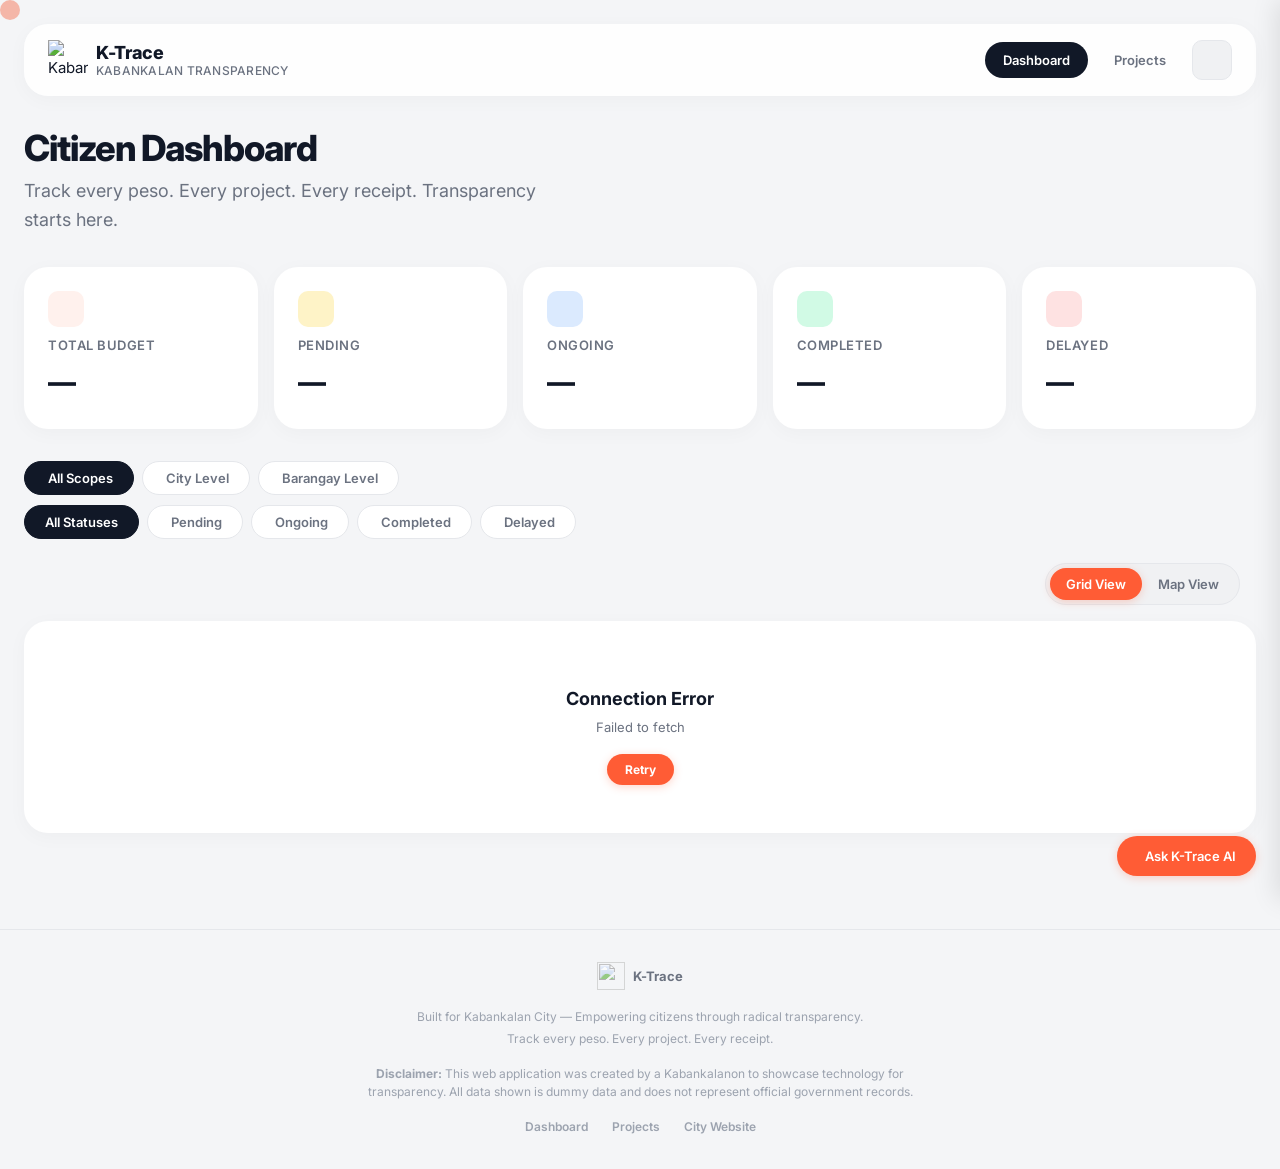
==== commit 5021ccf4: "fix: Center align footer disclaimer text" ====
--- a/index.html
+++ b/index.html
@@ -105,7 +105,7 @@
       Built for Kabankalan City &mdash; Empowering citizens through radical transparency.<br>
       Track every peso. Every project. Every receipt.
     </p>
-    <p class="footer-disclaimer" style="font-size: var(--font-size-xs); color: var(--text-tertiary); margin-top: var(--space-md); max-width: 600px; line-height: 1.5;">
+    <p class="footer-disclaimer" style="font-size: var(--font-size-xs); color: var(--text-tertiary); margin: var(--space-md) auto 0; max-width: 600px; line-height: 1.5; text-align: center;">
       <strong>Disclaimer:</strong> This web application was created by a Kabankalanon to showcase technology for transparency. All data shown is dummy data and does not represent official government records.
     </p>
     <div class="footer-links">
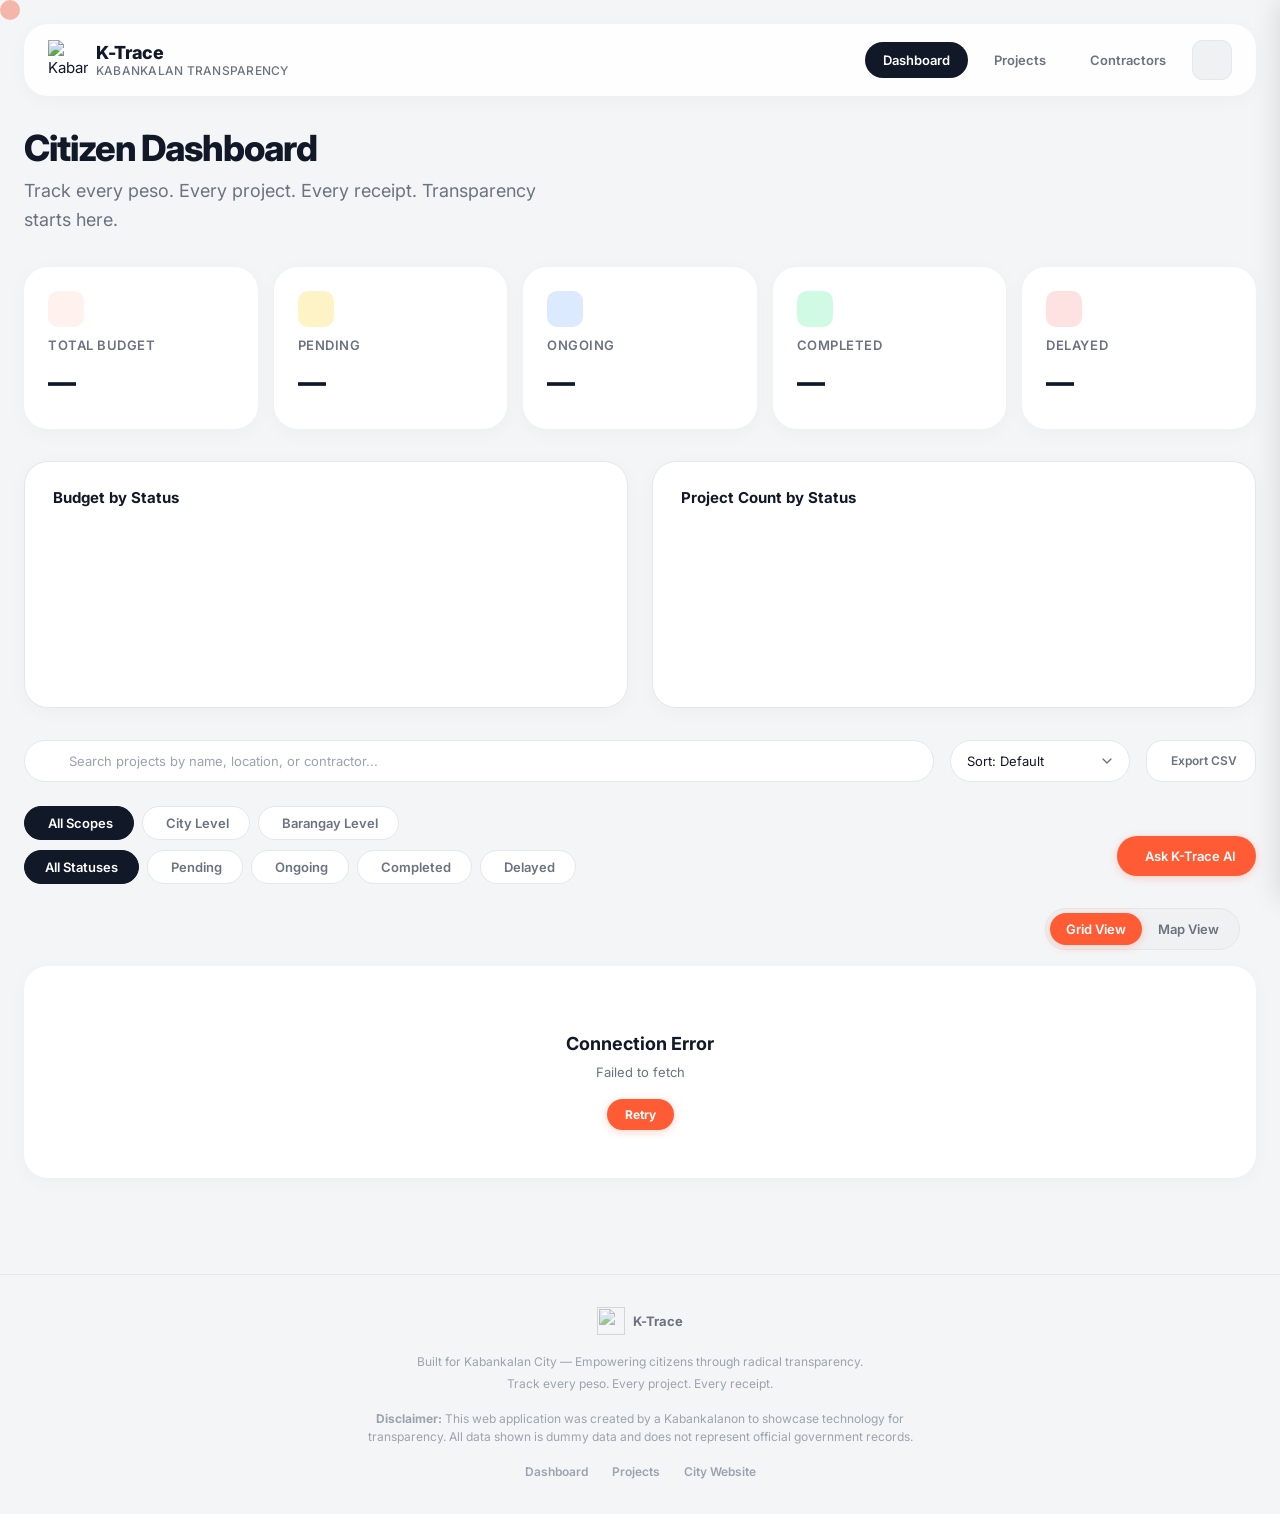
==== commit 25e4bf0f: "feat: V4 - Search, Charts, Contractor Leaderboard, CSV Export - Search bar with debounced input to f" ====
--- a/index.html
+++ b/index.html
@@ -12,6 +12,7 @@
   <link rel="stylesheet" href="https://unpkg.com/leaflet@1.9.4/dist/leaflet.css" integrity="sha256-p4NxAoJBhIIN+hmNHrzRCf9tD/miZyoHS5obTRR9BMY=" crossorigin=""/>
   <script src="https://unpkg.com/leaflet@1.9.4/dist/leaflet.js" integrity="sha256-20nQCchB9co0qIjJZRGuk2/Z9VM+kNiyxNV1lvTlZBo=" crossorigin=""></script>
   <script src="https://unpkg.com/lucide@latest"></script>
+  <script src="https://cdn.jsdelivr.net/npm/chart.js@4.4.6/dist/chart.umd.min.js"></script>
 </head>
 
 <body>
@@ -28,6 +29,7 @@
       <div class="nav-links">
         <a href="index.html" class="nav-pill active">Dashboard</a>
         <a href="#projects-section" class="nav-pill">Projects</a>
+        <a href="contractors.html" class="nav-pill">Contractors</a>
         <button class="theme-toggle" id="theme-toggle" aria-label="Toggle dark mode"><i data-lucide="moon"></i></button>
       </div>
     </nav>
@@ -64,6 +66,34 @@
         <span class="stat-value" id="stat-delayed">—</span>
       </div>
     </section>
+
+    <!-- Analytics Charts -->
+    <section class="analytics-section" id="analytics-section">
+      <div class="chart-card">
+        <h3 class="chart-card-title"><span class="inline-icon"><i data-lucide="pie-chart"></i></span> Budget by Status</h3>
+        <div class="chart-container"><canvas id="budget-chart"></canvas></div>
+      </div>
+      <div class="chart-card">
+        <h3 class="chart-card-title"><span class="inline-icon"><i data-lucide="bar-chart-3"></i></span> Project Count by Status</h3>
+        <div class="chart-container"><canvas id="count-chart"></canvas></div>
+      </div>
+    </section>
+
+    <!-- Search & Sort -->
+    <div class="search-sort-bar">
+      <div class="search-input-wrapper">
+        <span class="search-icon"><i data-lucide="search"></i></span>
+        <input type="text" class="search-input" id="search-input" placeholder="Search projects by name, location, or contractor...">
+      </div>
+      <select class="sort-select" id="sort-select">
+        <option value="default">Sort: Default</option>
+        <option value="budget-high">Highest Budget</option>
+        <option value="budget-low">Lowest Budget</option>
+        <option value="name-az">Name: A–Z</option>
+        <option value="name-za">Name: Z–A</option>
+      </select>
+      <button class="export-btn" id="export-csv-btn"><i data-lucide="download"></i> Export CSV</button>
+    </div>
 
     <section class="filter-bar" id="category-filter-bar" style="margin-bottom: 10px;">
       <button class="filter-pill active" data-category="All"><span class="inline-icon"><i data-lucide="layers"></i></span> All Scopes</button>
@@ -166,6 +196,10 @@
     let activeStatus = 'All';
     let activeCategory = 'All';
     let activeView = 'grid'; // 'grid' or 'map'
+    let activeSearch = '';
+    let activeSort = 'default';
+    let budgetChart = null;
+    let countChart = null;
     let leafletMap = null;
     let markers = [];
 
@@ -234,6 +268,7 @@
 
     function applyFilters() {
       var filtered = [];
+      var q = activeSearch.toLowerCase();
       for (var i = 0; i < allProjects.length; i++) {
         var p = allProjects[i];
         var isBrgy = (p.department.toLowerCase().includes('brgy') || p.department.toLowerCase().includes('barangay'));
@@ -241,12 +276,26 @@
         
         var matchStatus = (activeStatus === 'All' || p.status === activeStatus);
         var matchCategory = (activeCategory === 'All' || pCat === activeCategory);
-        
-        if (matchStatus && matchCategory) {
+        var matchSearch = !q || p.title.toLowerCase().includes(q) || (p.location || '').toLowerCase().includes(q) || (p.department || '').toLowerCase().includes(q) || (p.contractor || '').toLowerCase().includes(q);
+        
+        if (matchStatus && matchCategory && matchSearch) {
           filtered.push(p);
         }
       }
+
+      // Sorting
+      if (activeSort === 'budget-high') {
+        filtered.sort(function(a, b) { return Number(b.total_budget) - Number(a.total_budget); });
+      } else if (activeSort === 'budget-low') {
+        filtered.sort(function(a, b) { return Number(a.total_budget) - Number(b.total_budget); });
+      } else if (activeSort === 'name-az') {
+        filtered.sort(function(a, b) { return a.title.localeCompare(b.title); });
+      } else if (activeSort === 'name-za') {
+        filtered.sort(function(a, b) { return b.title.localeCompare(a.title); });
+      }
+
       renderProjects(filtered);
+      updateCharts(filtered);
       if (activeView === 'map') {
         renderMap(filtered);
       }
@@ -293,6 +342,148 @@
         projectsGrid.innerHTML = '<div class="empty-state" style="grid-column:1/-1"><div class="empty-state-icon"><i data-lucide="alert-circle" style="width:48px;height:48px;color:var(--flag-red)"></i></div><h3 class="empty-state-title">Connection Error</h3><p class="empty-state-text">' + err.message + '</p><button class="btn btn-primary btn-sm" onclick="fetchProjects()" style="margin-top:16px">Retry</button></div>';
         lucide.createIcons();
       }
+    }
+
+    // Search & Sort listeners
+    var searchInput = document.getElementById('search-input');
+    var sortSelect = document.getElementById('sort-select');
+    var searchTimeout;
+    searchInput.addEventListener('input', function() {
+      clearTimeout(searchTimeout);
+      searchTimeout = setTimeout(function() {
+        activeSearch = searchInput.value.trim();
+        applyFilters();
+      }, 250);
+    });
+    sortSelect.addEventListener('change', function() {
+      activeSort = sortSelect.value;
+      applyFilters();
+    });
+
+    // CSV Export
+    document.getElementById('export-csv-btn').addEventListener('click', function() {
+      exportProjectsCSV();
+    });
+
+    function exportProjectsCSV() {
+      var q = activeSearch.toLowerCase();
+      var filtered = allProjects.filter(function(p) {
+        var isBrgy = (p.department.toLowerCase().includes('brgy') || p.department.toLowerCase().includes('barangay'));
+        var pCat = isBrgy ? 'Barangay' : 'City';
+        var matchStatus = (activeStatus === 'All' || p.status === activeStatus);
+        var matchCategory = (activeCategory === 'All' || pCat === activeCategory);
+        var matchSearch = !q || p.title.toLowerCase().includes(q) || (p.location || '').toLowerCase().includes(q) || (p.department || '').toLowerCase().includes(q);
+        return matchStatus && matchCategory && matchSearch;
+      });
+
+      var headers = ['Project Name', 'Department', 'Status', 'Total Budget', 'Location', 'Contractor', 'Description'];
+      var rows = filtered.map(function(p) {
+        return [
+          '"' + (p.title || '').replace(/"/g, '""') + '"',
+          '"' + (p.department || '').replace(/"/g, '""') + '"',
+          p.status,
+          p.total_budget,
+          '"' + (p.location || '').replace(/"/g, '""') + '"',
+          '"' + (p.contractor || '').replace(/"/g, '""') + '"',
+          '"' + (p.description || '').replace(/"/g, '""') + '"'
+        ].join(',');
+      });
+
+      var csv = [headers.join(',')].concat(rows).join('\n');
+      var blob = new Blob([csv], { type: 'text/csv;charset=utf-8;' });
+      var url = URL.createObjectURL(blob);
+      var a = document.createElement('a');
+      a.href = url;
+      a.download = 'K-Trace_Projects_' + new Date().toISOString().slice(0,10) + '.csv';
+      a.click();
+      URL.revokeObjectURL(url);
+    }
+
+    // Chart.js rendering
+    function updateCharts(projects) {
+      var statusColors = { Pending: '#F59E0B', Ongoing: '#3B82F6', Completed: '#10B981', Delayed: '#EF4444' };
+      var statuses = ['Pending', 'Ongoing', 'Completed', 'Delayed'];
+      var budgets = [0, 0, 0, 0];
+      var counts = [0, 0, 0, 0];
+
+      for (var i = 0; i < projects.length; i++) {
+        var idx = statuses.indexOf(projects[i].status);
+        if (idx >= 0) {
+          budgets[idx] += Number(projects[i].total_budget);
+          counts[idx]++;
+        }
+      }
+
+      var colors = statuses.map(function(s) { return statusColors[s]; });
+
+      var isDark = document.documentElement.getAttribute('data-theme') === 'dark';
+      var textColor = isDark ? '#E5E7EB' : '#374151';
+
+      // Budget Doughnut
+      var budgetCtx = document.getElementById('budget-chart').getContext('2d');
+      if (budgetChart) budgetChart.destroy();
+      budgetChart = new Chart(budgetCtx, {
+        type: 'doughnut',
+        data: {
+          labels: statuses,
+          datasets: [{
+            data: budgets,
+            backgroundColor: colors,
+            borderWidth: 0,
+            hoverOffset: 6
+          }]
+        },
+        options: {
+          responsive: true,
+          cutout: '65%',
+          plugins: {
+            legend: {
+              position: 'bottom',
+              labels: { color: textColor, padding: 16, usePointStyle: true, pointStyleWidth: 10, font: { size: 12, family: "'Inter', sans-serif" } }
+            },
+            tooltip: {
+              callbacks: {
+                label: function(ctx) {
+                  return ctx.label + ': ₱' + ctx.parsed.toLocaleString('en-PH');
+                }
+              }
+            }
+          }
+        }
+      });
+
+      // Count Bar Chart
+      var countCtx = document.getElementById('count-chart').getContext('2d');
+      if (countChart) countChart.destroy();
+      countChart = new Chart(countCtx, {
+        type: 'bar',
+        data: {
+          labels: statuses,
+          datasets: [{
+            data: counts,
+            backgroundColor: colors,
+            borderRadius: 8,
+            barThickness: 36
+          }]
+        },
+        options: {
+          responsive: true,
+          plugins: {
+            legend: { display: false }
+          },
+          scales: {
+            x: {
+              grid: { display: false },
+              ticks: { color: textColor, font: { size: 12, family: "'Inter', sans-serif" } }
+            },
+            y: {
+              beginAtZero: true,
+              ticks: { color: textColor, stepSize: 1, font: { size: 12 } },
+              grid: { color: isDark ? 'rgba(255,255,255,0.06)' : 'rgba(0,0,0,0.06)' }
+            }
+          }
+        }
+      });
     }
 
     fetchProjects();
--- a/style.css
+++ b/style.css
@@ -2043,3 +2043,289 @@
 .stat-value {
   font-variant-numeric: tabular-nums;
 }
+
+/* ═══════════════════════════════════════════════
+   V4 — Search, Charts, Leaderboard, Export
+   ═══════════════════════════════════════════════ */
+
+/* ── Search & Sort Controls ── */
+.search-sort-bar {
+  display: flex;
+  gap: var(--space-md);
+  margin-bottom: var(--space-lg);
+  flex-wrap: wrap;
+}
+
+.search-input-wrapper {
+  position: relative;
+  flex: 1;
+  min-width: 220px;
+}
+
+.search-input-wrapper .search-icon {
+  position: absolute;
+  left: 14px;
+  top: 50%;
+  transform: translateY(-50%);
+  color: var(--text-tertiary);
+  pointer-events: none;
+}
+
+.search-input-wrapper .search-icon svg {
+  width: 18px;
+  height: 18px;
+}
+
+.search-input {
+  width: 100%;
+  padding: 12px 16px 12px 44px;
+  border: 1.5px solid var(--border-light);
+  border-radius: var(--radius-lg);
+  background: var(--bg-card);
+  color: var(--text-primary);
+  font-size: var(--font-size-sm);
+  font-family: var(--font-family);
+  transition: border-color 0.2s, box-shadow 0.2s;
+  outline: none;
+}
+
+.search-input:focus {
+  border-color: var(--accent);
+  box-shadow: 0 0 0 3px rgba(255, 92, 53, 0.12);
+}
+
+.search-input::placeholder {
+  color: var(--text-tertiary);
+}
+
+.sort-select {
+  padding: 12px 40px 12px 16px;
+  border: 1.5px solid var(--border-light);
+  border-radius: var(--radius-lg);
+  background: var(--bg-card);
+  color: var(--text-primary);
+  font-size: var(--font-size-sm);
+  font-family: var(--font-family);
+  cursor: pointer;
+  outline: none;
+  appearance: none;
+  background-image: url("data:image/svg+xml,%3Csvg xmlns='http://www.w3.org/2000/svg' width='16' height='16' viewBox='0 0 24 24' fill='none' stroke='%236B7280' stroke-width='2' stroke-linecap='round' stroke-linejoin='round'%3E%3Cpath d='m6 9 6 6 6-6'/%3E%3C/svg%3E");
+  background-repeat: no-repeat;
+  background-position: right 14px center;
+  min-width: 180px;
+  transition: border-color 0.2s;
+}
+
+.sort-select:focus {
+  border-color: var(--accent);
+}
+
+/* ── Analytics Chart Card ── */
+.analytics-section {
+  display: grid;
+  grid-template-columns: 1fr 1fr;
+  gap: var(--space-lg);
+  margin-bottom: var(--space-xl);
+}
+
+@media (max-width: 768px) {
+  .analytics-section {
+    grid-template-columns: 1fr;
+  }
+}
+
+.chart-card {
+  background: var(--bg-card);
+  border-radius: var(--radius-lg);
+  border: 1px solid var(--border-light);
+  padding: var(--space-lg);
+  box-shadow: var(--shadow-card);
+}
+
+.chart-card-title {
+  font-size: var(--font-size-base);
+  font-weight: 700;
+  color: var(--text-primary);
+  margin-bottom: var(--space-md);
+  display: flex;
+  align-items: center;
+  gap: var(--space-xs);
+}
+
+.chart-card-title .inline-icon svg {
+  width: 18px;
+  height: 18px;
+}
+
+.chart-container {
+  position: relative;
+  width: 100%;
+  max-width: 300px;
+  margin: 0 auto;
+}
+
+/* ── Export Button ── */
+.export-btn {
+  display: inline-flex;
+  align-items: center;
+  gap: 6px;
+  padding: 10px 18px;
+  border: 1.5px solid var(--border-light);
+  border-radius: var(--radius-md);
+  background: var(--bg-card);
+  color: var(--text-secondary);
+  font-size: var(--font-size-xs);
+  font-weight: 600;
+  font-family: var(--font-family);
+  cursor: pointer;
+  transition: all 0.2s;
+  white-space: nowrap;
+}
+
+.export-btn:hover {
+  border-color: var(--accent);
+  color: var(--accent);
+  background: rgba(255, 92, 53, 0.06);
+}
+
+.export-btn svg {
+  width: 14px;
+  height: 14px;
+}
+
+/* ── Contractor Leaderboard ── */
+.leaderboard-grid {
+  display: grid;
+  grid-template-columns: repeat(auto-fill, minmax(340px, 1fr));
+  gap: var(--space-lg);
+}
+
+.contractor-card {
+  background: var(--bg-card);
+  border-radius: var(--radius-lg);
+  border: 1px solid var(--border-light);
+  padding: var(--space-lg);
+  box-shadow: var(--shadow-card);
+  transition: transform 0.2s, box-shadow 0.2s;
+  opacity: 0;
+  transform: translateY(12px);
+  animation: fadeSlideUp 0.4s ease forwards;
+}
+
+.contractor-card:hover {
+  transform: translateY(-2px);
+  box-shadow: 0 8px 24px rgba(0, 0, 0, 0.08);
+}
+
+@keyframes fadeSlideUp {
+  to { opacity: 1; transform: translateY(0); }
+}
+
+.contractor-name {
+  font-size: var(--font-size-lg);
+  font-weight: 700;
+  color: var(--text-primary);
+  margin-bottom: var(--space-sm);
+}
+
+.contractor-rank {
+  display: inline-flex;
+  align-items: center;
+  justify-content: center;
+  width: 32px;
+  height: 32px;
+  border-radius: 50%;
+  background: var(--accent);
+  color: #fff;
+  font-weight: 800;
+  font-size: var(--font-size-sm);
+  margin-right: var(--space-sm);
+  flex-shrink: 0;
+}
+
+.contractor-stats {
+  display: grid;
+  grid-template-columns: repeat(3, 1fr);
+  gap: var(--space-sm);
+  margin-top: var(--space-md);
+  padding-top: var(--space-md);
+  border-top: 1px solid var(--border-light);
+}
+
+.contractor-stat {
+  text-align: center;
+}
+
+.contractor-stat-value {
+  font-size: var(--font-size-lg);
+  font-weight: 800;
+  color: var(--text-primary);
+  font-variant-numeric: tabular-nums;
+}
+
+.contractor-stat-label {
+  font-size: var(--font-size-xs);
+  color: var(--text-tertiary);
+  font-weight: 500;
+  text-transform: uppercase;
+  letter-spacing: 0.04em;
+  margin-top: 2px;
+}
+
+.contractor-stat-value.danger {
+  color: var(--flag-red);
+}
+
+.contractor-projects-list {
+  margin-top: var(--space-md);
+  padding-top: var(--space-md);
+  border-top: 1px solid var(--border-light);
+}
+
+.contractor-project-item {
+  display: flex;
+  align-items: center;
+  justify-content: space-between;
+  padding: var(--space-sm) 0;
+  font-size: var(--font-size-sm);
+  color: var(--text-secondary);
+  border-bottom: 1px solid var(--border-light);
+}
+
+.contractor-project-item:last-child {
+  border-bottom: none;
+}
+
+/* ── Dark mode additions for V4 ── */
+[data-theme="dark"] .search-input {
+  background: var(--bg-card);
+  border-color: var(--border-light);
+  color: var(--text-primary);
+}
+
+[data-theme="dark"] .sort-select {
+  background-color: var(--bg-card);
+  border-color: var(--border-light);
+  color: var(--text-primary);
+  background-image: url("data:image/svg+xml,%3Csvg xmlns='http://www.w3.org/2000/svg' width='16' height='16' viewBox='0 0 24 24' fill='none' stroke='%239CA3AF' stroke-width='2' stroke-linecap='round' stroke-linejoin='round'%3E%3Cpath d='m6 9 6 6 6-6'/%3E%3C/svg%3E");
+}
+
+[data-theme="dark"] .chart-card {
+  background: var(--bg-card);
+  border-color: var(--border-light);
+}
+
+[data-theme="dark"] .contractor-card {
+  background: var(--bg-card);
+  border-color: var(--border-light);
+}
+
+[data-theme="dark"] .contractor-card:hover {
+  box-shadow: 0 8px 24px rgba(0, 0, 0, 0.25);
+}
+
+[data-theme="dark"] .export-btn {
+  background: var(--bg-card);
+  border-color: var(--border-light);
+  color: var(--text-secondary);
+}
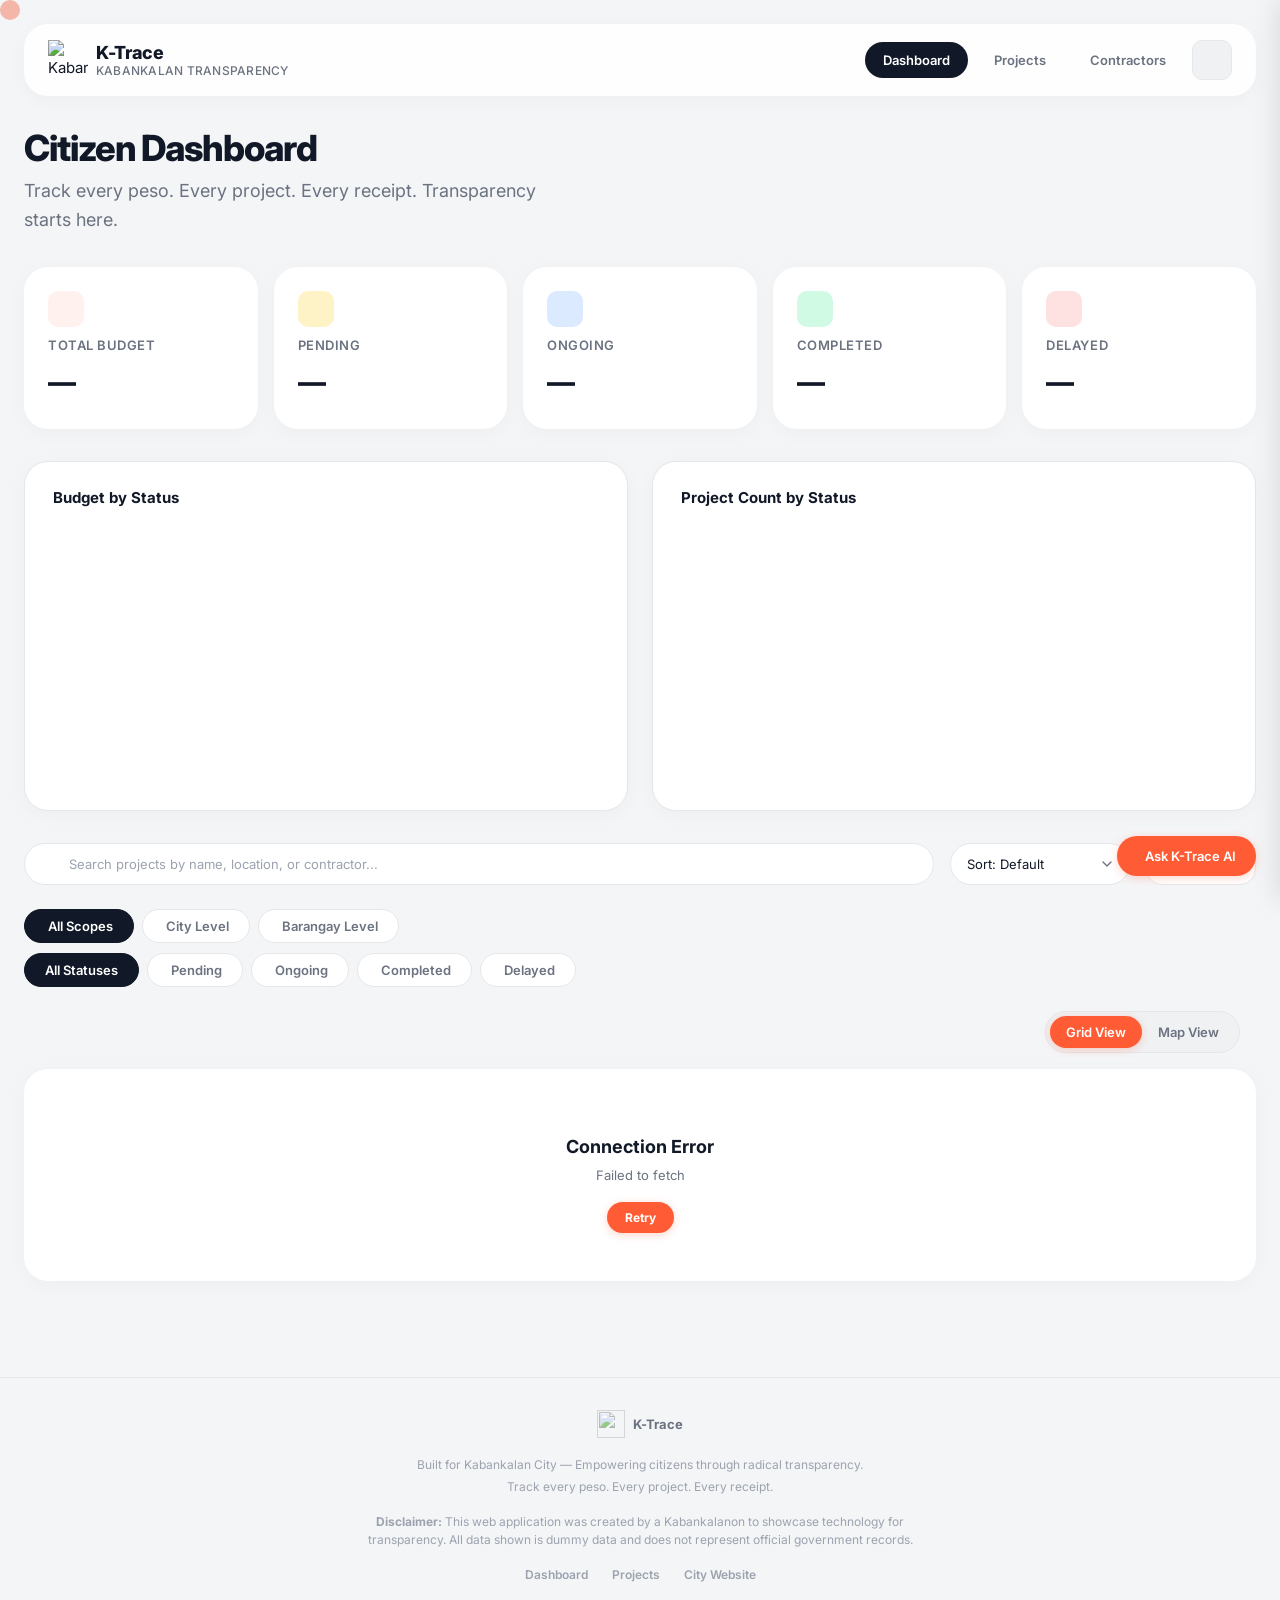
==== commit 4b711828: "fix: Balance chart proportions - doughnut constrained, bar chart fills card" ====
--- a/index.html
+++ b/index.html
@@ -71,11 +71,11 @@
     <section class="analytics-section" id="analytics-section">
       <div class="chart-card">
         <h3 class="chart-card-title"><span class="inline-icon"><i data-lucide="pie-chart"></i></span> Budget by Status</h3>
-        <div class="chart-container"><canvas id="budget-chart"></canvas></div>
+        <div class="chart-container" style="max-width:260px;margin:0 auto"><canvas id="budget-chart"></canvas></div>
       </div>
       <div class="chart-card">
         <h3 class="chart-card-title"><span class="inline-icon"><i data-lucide="bar-chart-3"></i></span> Project Count by Status</h3>
-        <div class="chart-container"><canvas id="count-chart"></canvas></div>
+        <div class="chart-container" style="height:260px;max-width:100%"><canvas id="count-chart"></canvas></div>
       </div>
     </section>
 
@@ -463,18 +463,19 @@
             data: counts,
             backgroundColor: colors,
             borderRadius: 8,
-            barThickness: 36
+            maxBarThickness: 48
           }]
         },
         options: {
           responsive: true,
+          maintainAspectRatio: false,
           plugins: {
             legend: { display: false }
           },
           scales: {
             x: {
               grid: { display: false },
-              ticks: { color: textColor, font: { size: 12, family: "'Inter', sans-serif" } }
+              ticks: { color: textColor, font: { size: 12, weight: '600', family: "'Inter', sans-serif" } }
             },
             y: {
               beginAtZero: true,
--- a/style.css
+++ b/style.css
@@ -2140,6 +2140,9 @@
   border: 1px solid var(--border-light);
   padding: var(--space-lg);
   box-shadow: var(--shadow-card);
+  display: flex;
+  flex-direction: column;
+  justify-content: space-between;
 }
 
 .chart-card-title {
@@ -2160,8 +2163,10 @@
 .chart-container {
   position: relative;
   width: 100%;
-  max-width: 300px;
-  margin: 0 auto;
+  max-height: 280px;
+  display: flex;
+  align-items: center;
+  justify-content: center;
 }
 
 /* ── Export Button ── */
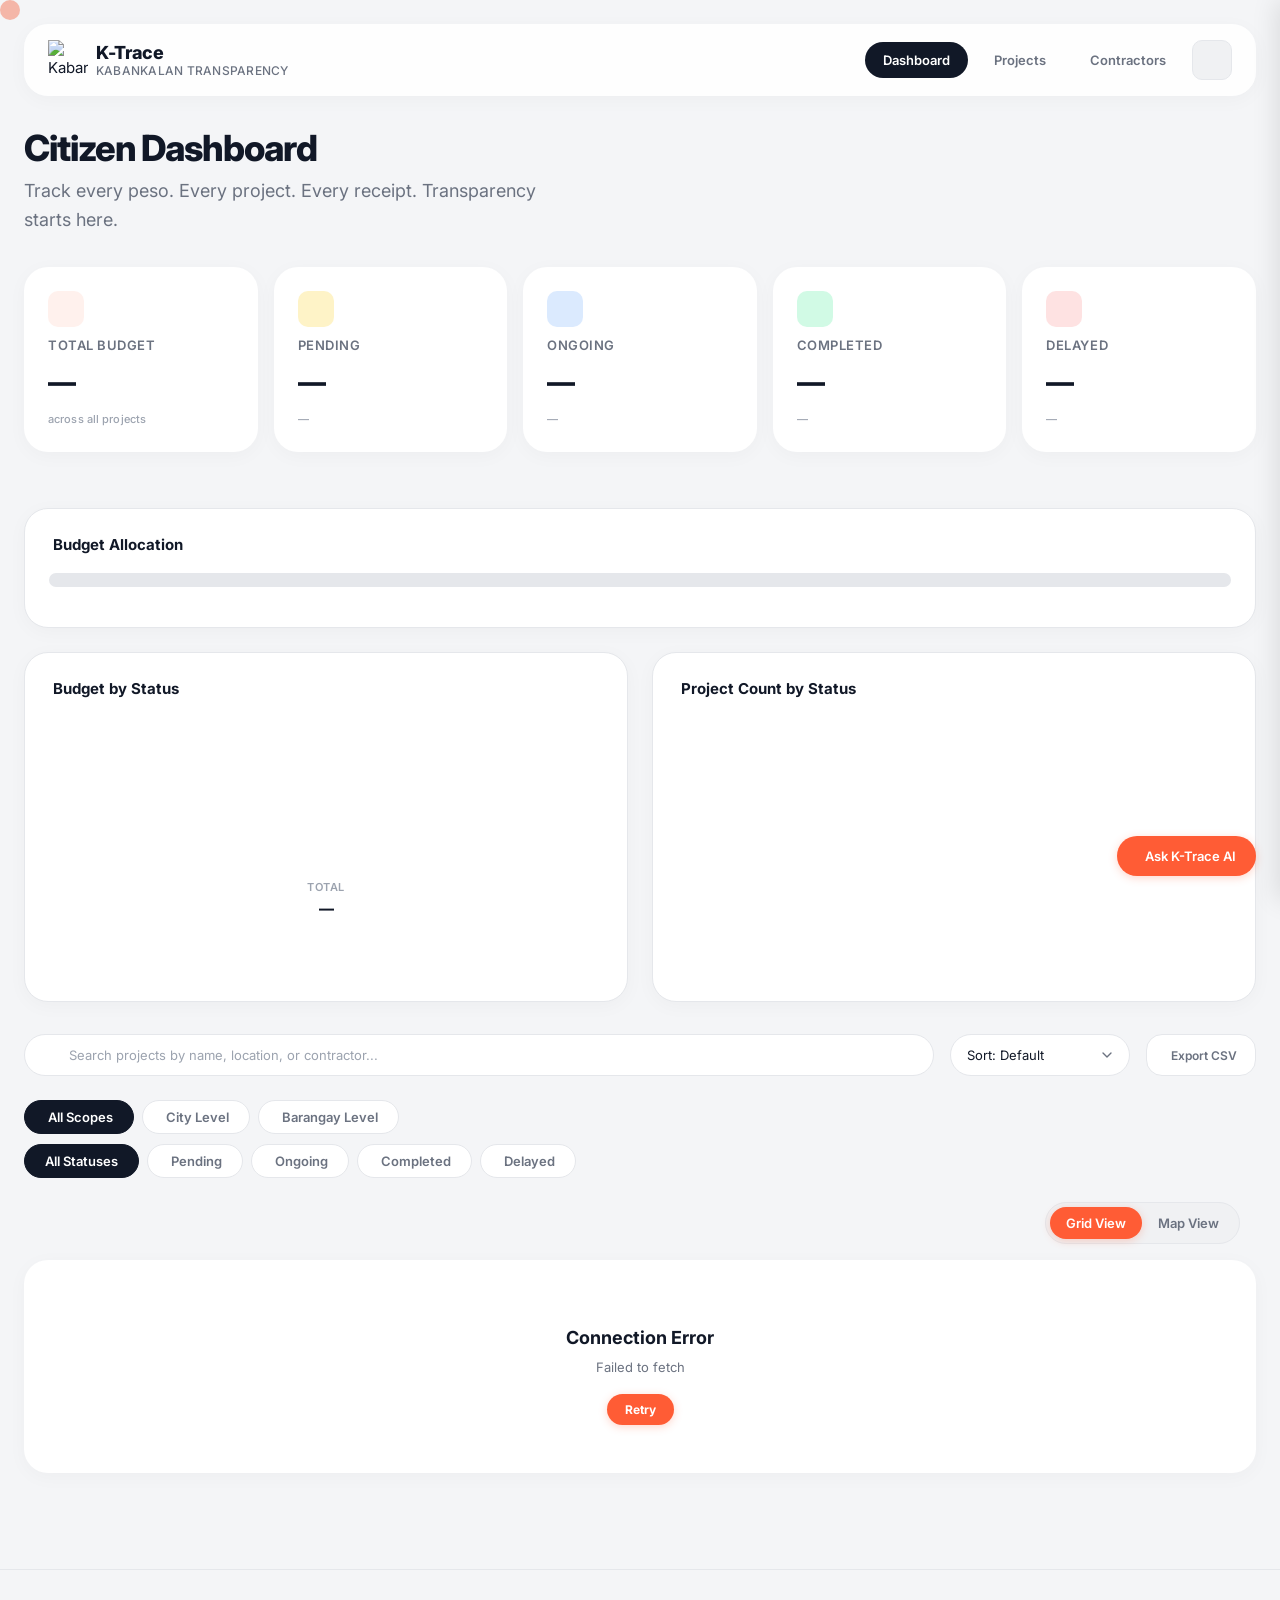
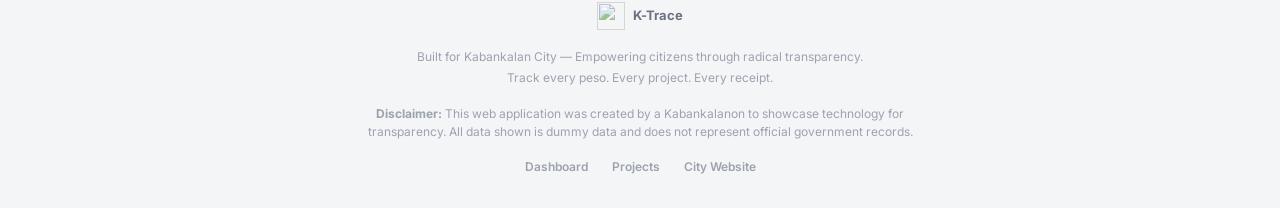
==== commit 50b5eaa2: "feat: V5 Dashboard - insights strip, breakdown bar, context percentages, doughnut center text - Stat" ====
--- a/index.html
+++ b/index.html
@@ -39,39 +39,55 @@
       <p>Track every peso. Every project. Every receipt. Transparency starts&nbsp;here.</p>
     </header>
 
+    <!-- ═══ V5 Dashboard ═══ -->
     <section class="stats-row" id="stats-row">
       <div class="stat-card">
         <div class="stat-icon budget"><i data-lucide="banknote"></i></div>
         <span class="stat-label">Total Budget</span>
         <span class="stat-value" id="stat-total-budget">—</span>
+        <span class="stat-context" id="stat-budget-context">across all projects</span>
       </div>
       <div class="stat-card">
         <div class="stat-icon pending"><i data-lucide="hourglass"></i></div>
         <span class="stat-label">Pending</span>
         <span class="stat-value" id="stat-pending">—</span>
+        <span class="stat-context" id="stat-pending-context">—</span>
       </div>
       <div class="stat-card">
         <div class="stat-icon ongoing"><i data-lucide="hammer"></i></div>
         <span class="stat-label">Ongoing</span>
         <span class="stat-value" id="stat-ongoing">—</span>
+        <span class="stat-context" id="stat-ongoing-context">—</span>
       </div>
       <div class="stat-card">
         <div class="stat-icon completed"><i data-lucide="check-circle-2"></i></div>
         <span class="stat-label">Completed</span>
         <span class="stat-value" id="stat-completed">—</span>
+        <span class="stat-context" id="stat-completed-context">—</span>
       </div>
       <div class="stat-card">
         <div class="stat-icon" style="background:#FEE2E2; color:#991B1B"><i data-lucide="alert-triangle"></i></div>
         <span class="stat-label">Delayed</span>
         <span class="stat-value" id="stat-delayed">—</span>
-      </div>
+        <span class="stat-context" id="stat-delayed-context">—</span>
+      </div>
+    </section>
+
+    <!-- Quick Insights -->
+    <section class="insights-strip" id="insights-strip"></section>
+
+    <!-- Budget Breakdown Bar -->
+    <section class="breakdown-card" id="breakdown-card">
+      <h3 class="chart-card-title"><span class="inline-icon"><i data-lucide="bar-chart-horizontal"></i></span> Budget Allocation</h3>
+      <div class="breakdown-bar" id="breakdown-bar"></div>
+      <div class="breakdown-legend" id="breakdown-legend"></div>
     </section>
 
     <!-- Analytics Charts -->
     <section class="analytics-section" id="analytics-section">
       <div class="chart-card">
         <h3 class="chart-card-title"><span class="inline-icon"><i data-lucide="pie-chart"></i></span> Budget by Status</h3>
-        <div class="chart-container" style="max-width:260px;margin:0 auto"><canvas id="budget-chart"></canvas></div>
+        <div class="chart-container" style="max-width:260px;margin:0 auto;position:relative"><canvas id="budget-chart"></canvas><div class="doughnut-center" id="doughnut-center"><span class="doughnut-center-label">Total</span><span class="doughnut-center-value" id="doughnut-center-value">—</span></div></div>
       </div>
       <div class="chart-card">
         <h3 class="chart-card-title"><span class="inline-icon"><i data-lucide="bar-chart-3"></i></span> Project Count by Status</h3>
@@ -668,6 +684,10 @@
       // Re-render icon
       themeToggle.innerHTML = isDark ? '<i data-lucide="moon"></i>' : '<i data-lucide="sun"></i>';
       lucide.createIcons();
+      // Re-render charts to update text colors for the new theme
+      if (allProjects.length > 0) {
+        applyFilters(); 
+      }
     });
     // Set initial icon
     if (savedTheme === 'dark') {
@@ -694,10 +714,11 @@
       requestAnimationFrame(step);
     }
 
-    // Override updateStats to use counters
+    // Override updateStats to use counters + context percentages
     var origUpdateStats = updateStats;
     updateStats = function(projects) {
       var total = 0, pending = 0, ongoing = 0, completed = 0, delayed = 0;
+      var n = projects.length || 1;
       for (var i = 0; i < projects.length; i++) {
         total += Number(projects[i].total_budget);
         if (projects[i].status === 'Pending') pending++;
@@ -710,7 +731,70 @@
       countUp(document.getElementById('stat-ongoing'), ongoing);
       countUp(document.getElementById('stat-completed'), completed);
       countUp(document.getElementById('stat-delayed'), delayed);
+
+      // Context percentages
+      document.getElementById('stat-budget-context').textContent = 'across ' + projects.length + ' projects';
+      document.getElementById('stat-pending-context').textContent = Math.round((pending/n)*100) + '% of projects';
+      document.getElementById('stat-ongoing-context').textContent = Math.round((ongoing/n)*100) + '% of projects';
+      document.getElementById('stat-completed-context').textContent = Math.round((completed/n)*100) + '% of projects';
+      document.getElementById('stat-delayed-context').textContent = Math.round((delayed/n)*100) + '% of projects';
+
+      // Quick Insights
+      renderInsights(projects, total, pending, ongoing, completed, delayed);
+
+      // Budget Breakdown Bar
+      renderBreakdownBar(projects, total);
+
+      // Doughnut center value
+      document.getElementById('doughnut-center-value').textContent = '₱' + Math.round(total).toLocaleString('en-PH');
     };
+
+    function renderInsights(projects, total, pending, ongoing, completed, delayed) {
+      var strip = document.getElementById('insights-strip');
+      var insights = [];
+
+      if (delayed > 0) {
+        var delayedBudget = 0;
+        projects.forEach(function(p) { if (p.status === 'Delayed') delayedBudget += Number(p.total_budget); });
+        insights.push({ icon: 'alert-triangle', color: '#EF4444', text: '₱' + Math.round(delayedBudget).toLocaleString('en-PH') + ' at risk in ' + delayed + ' delayed project' + (delayed > 1 ? 's' : '') });
+      }
+      if (completed > 0) {
+        var pct = Math.round((completed / projects.length) * 100);
+        insights.push({ icon: 'check-circle-2', color: '#10B981', text: pct + '% completion rate — ' + completed + ' project' + (completed > 1 ? 's' : '') + ' delivered' });
+      }
+      if (ongoing > 0) {
+        var ongoingBudget = 0;
+        projects.forEach(function(p) { if (p.status === 'Ongoing') ongoingBudget += Number(p.total_budget); });
+        insights.push({ icon: 'hammer', color: '#3B82F6', text: '₱' + Math.round(ongoingBudget).toLocaleString('en-PH') + ' currently being spent across ' + ongoing + ' ongoing project' + (ongoing > 1 ? 's' : '') });
+      }
+
+      strip.innerHTML = insights.map(function(ins) {
+        return '<div class="insight-chip"><span class="inline-icon" style="color:' + ins.color + '"><i data-lucide="' + ins.icon + '"></i></span> ' + ins.text + '</div>';
+      }).join('');
+      lucide.createIcons();
+    }
+
+    function renderBreakdownBar(projects, total) {
+      if (total <= 0) return;
+      var statusMap = { Pending: { budget: 0, color: '#F59E0B' }, Ongoing: { budget: 0, color: '#3B82F6' }, Completed: { budget: 0, color: '#10B981' }, Delayed: { budget: 0, color: '#EF4444' } };
+      projects.forEach(function(p) {
+        if (statusMap[p.status]) statusMap[p.status].budget += Number(p.total_budget);
+      });
+
+      var barHtml = '';
+      var legendHtml = '';
+      var keys = ['Pending', 'Ongoing', 'Completed', 'Delayed'];
+      keys.forEach(function(key) {
+        var pct = (statusMap[key].budget / total) * 100;
+        if (pct > 0) {
+          barHtml += '<div class="breakdown-segment" style="width:' + pct.toFixed(1) + '%;background:' + statusMap[key].color + '" title="' + key + ': ' + pct.toFixed(0) + '%"></div>';
+        }
+        legendHtml += '<div class="breakdown-legend-item"><span class="breakdown-dot" style="background:' + statusMap[key].color + '"></span>' + key + ' <strong>₱' + Math.round(statusMap[key].budget).toLocaleString('en-PH') + '</strong> <span class="breakdown-pct">(' + pct.toFixed(0) + '%)</span></div>';
+      });
+
+      document.getElementById('breakdown-bar').innerHTML = barHtml;
+      document.getElementById('breakdown-legend').innerHTML = legendHtml;
+    }
   </script>
 </body>
 
--- a/style.css
+++ b/style.css
@@ -2045,6 +2045,162 @@
 }
 
 /* ═══════════════════════════════════════════════
+   V5 — Enhanced Dashboard Comprehension
+   ═══════════════════════════════════════════════ */
+
+/* ── Stat Context Subtext ── */
+.stat-context {
+  font-size: 11px;
+  color: var(--text-tertiary);
+  font-weight: 500;
+  margin-top: 2px;
+  letter-spacing: 0.01em;
+}
+
+/* ── Quick Insights Strip ── */
+.insights-strip {
+  display: flex;
+  gap: var(--space-sm);
+  flex-wrap: wrap;
+  margin-bottom: var(--space-lg);
+}
+
+.insight-chip {
+  display: inline-flex;
+  align-items: center;
+  gap: 6px;
+  padding: 10px 16px;
+  background: var(--bg-card);
+  border: 1px solid var(--border-light);
+  border-radius: var(--radius-full);
+  font-size: var(--font-size-sm);
+  font-weight: 500;
+  color: var(--text-secondary);
+  box-shadow: var(--shadow-card);
+  transition: transform 0.15s, box-shadow 0.15s;
+}
+
+.insight-chip:hover {
+  transform: translateY(-1px);
+  box-shadow: 0 4px 12px rgba(0, 0, 0, 0.08);
+}
+
+.insight-chip .inline-icon svg {
+  width: 16px;
+  height: 16px;
+}
+
+/* ── Budget Breakdown Bar ── */
+.breakdown-card {
+  background: var(--bg-card);
+  border-radius: var(--radius-lg);
+  border: 1px solid var(--border-light);
+  padding: var(--space-lg);
+  box-shadow: var(--shadow-card);
+  margin-bottom: var(--space-lg);
+}
+
+.breakdown-bar {
+  display: flex;
+  height: 14px;
+  border-radius: var(--radius-full);
+  overflow: hidden;
+  margin-bottom: var(--space-md);
+  background: var(--border-light);
+}
+
+.breakdown-segment {
+  height: 100%;
+  transition: width 0.6s ease;
+  position: relative;
+}
+
+.breakdown-segment:first-child {
+  border-radius: var(--radius-full) 0 0 var(--radius-full);
+}
+
+.breakdown-segment:last-child {
+  border-radius: 0 var(--radius-full) var(--radius-full) 0;
+}
+
+.breakdown-segment:only-child {
+  border-radius: var(--radius-full);
+}
+
+.breakdown-legend {
+  display: flex;
+  flex-wrap: wrap;
+  gap: var(--space-md) var(--space-xl);
+}
+
+.breakdown-legend-item {
+  display: flex;
+  align-items: center;
+  gap: 6px;
+  font-size: var(--font-size-sm);
+  color: var(--text-secondary);
+}
+
+.breakdown-legend-item strong {
+  color: var(--text-primary);
+}
+
+.breakdown-dot {
+  width: 10px;
+  height: 10px;
+  border-radius: 50%;
+  flex-shrink: 0;
+}
+
+.breakdown-pct {
+  color: var(--text-tertiary);
+  font-size: var(--font-size-xs);
+}
+
+/* ── Doughnut Center Text ── */
+.doughnut-center {
+  position: absolute;
+  top: 50%;
+  left: 50%;
+  transform: translate(-50%, -55%);
+  text-align: center;
+  pointer-events: none;
+}
+
+.doughnut-center-label {
+  display: block;
+  font-size: 11px;
+  text-transform: uppercase;
+  letter-spacing: 0.06em;
+  color: var(--text-tertiary);
+  font-weight: 600;
+}
+
+.doughnut-center-value {
+  display: block;
+  font-size: 15px;
+  font-weight: 800;
+  color: var(--text-primary);
+  letter-spacing: -0.02em;
+  font-variant-numeric: tabular-nums;
+}
+
+/* ── Dark mode V5 additions ── */
+[data-theme="dark"] .insight-chip {
+  background: var(--bg-card);
+  border-color: var(--border-light);
+}
+
+[data-theme="dark"] .insight-chip:hover {
+  box-shadow: 0 4px 12px rgba(0, 0, 0, 0.25);
+}
+
+[data-theme="dark"] .breakdown-card {
+  background: var(--bg-card);
+  border-color: var(--border-light);
+}
+
+/* ═══════════════════════════════════════════════
    V4 — Search, Charts, Leaderboard, Export
    ═══════════════════════════════════════════════ */
 
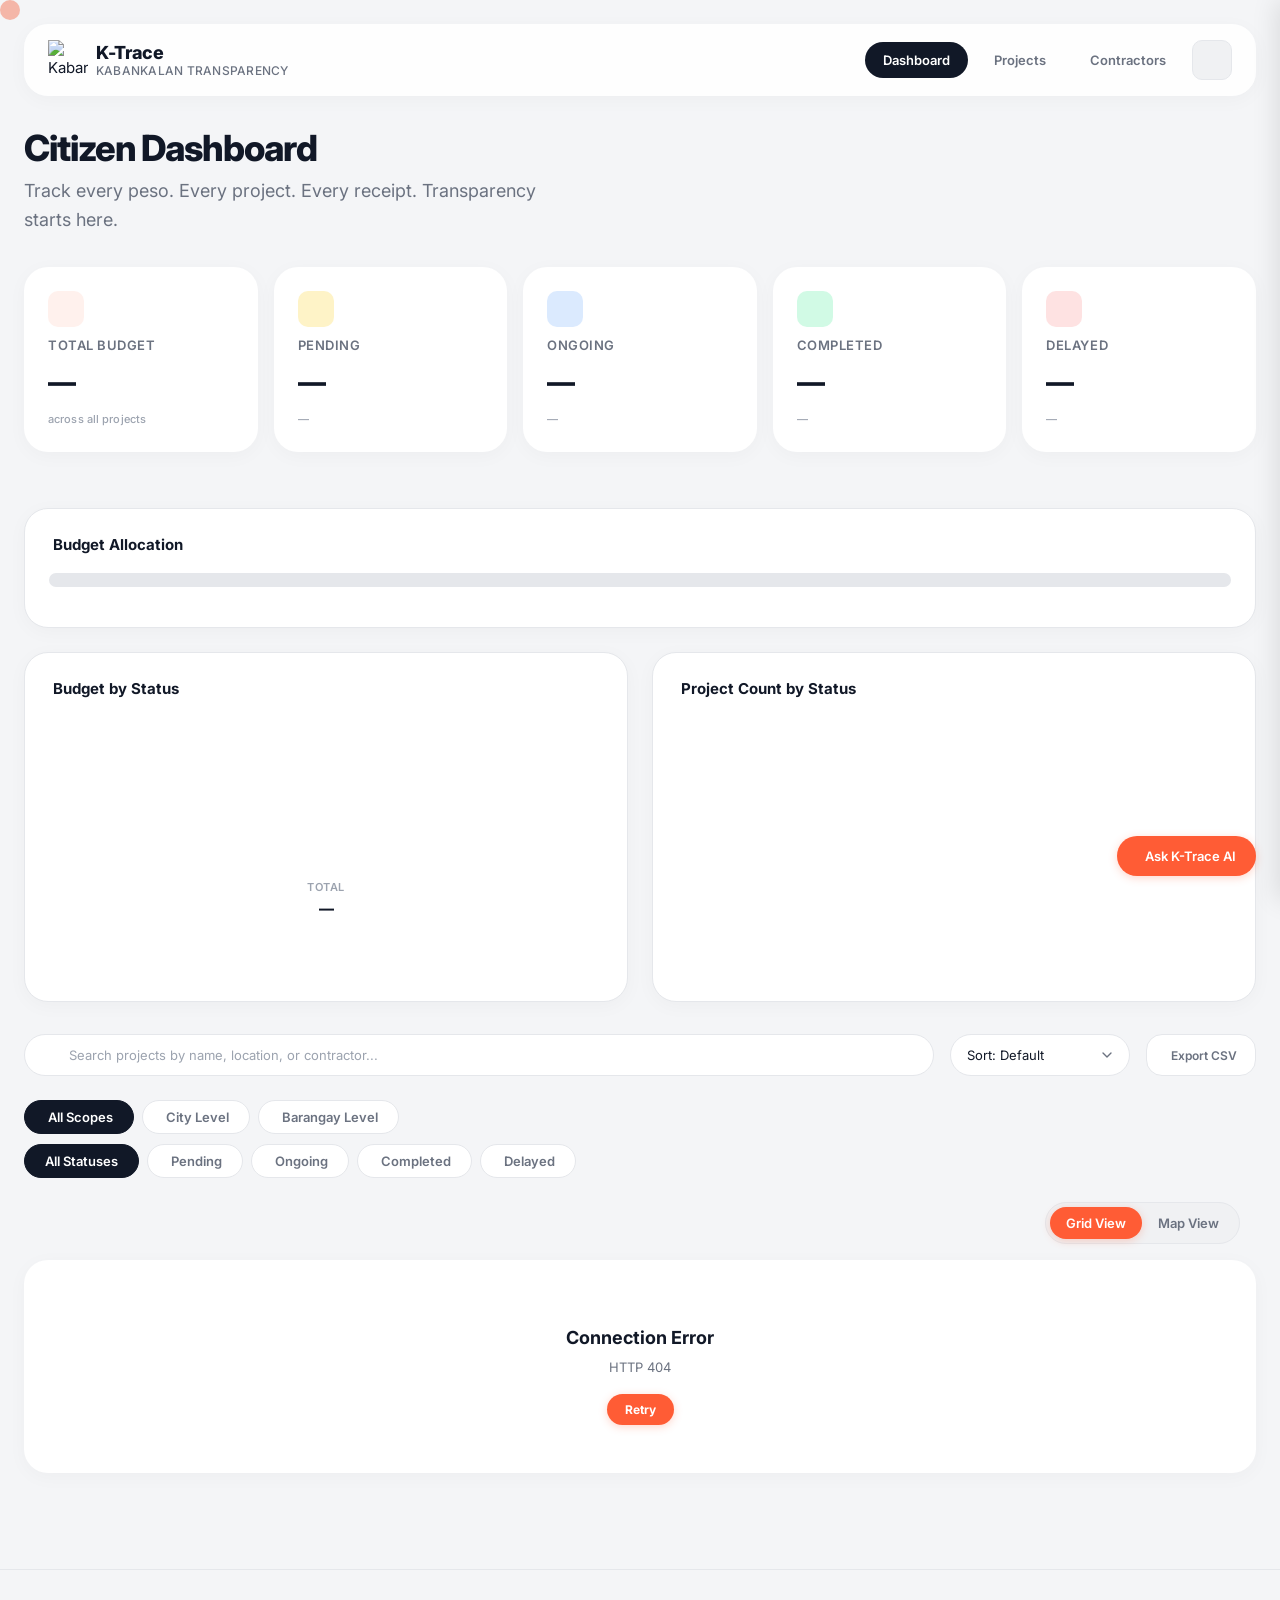
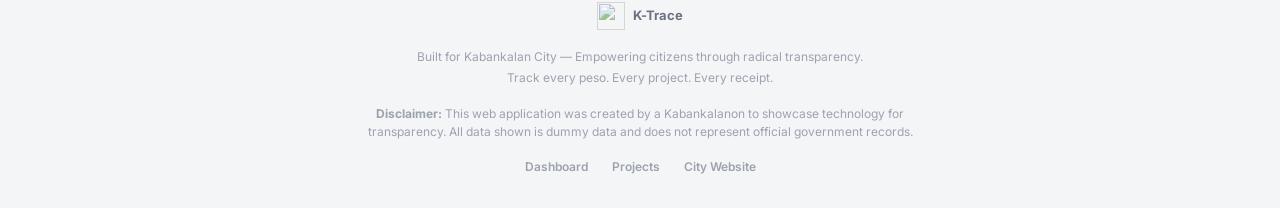
==== commit ec1b0fb8: "🔒 Security: Move all API keys behind Vercel Serverless Functions BREAKING: API keys removed from all" ====
--- a/index.html
+++ b/index.html
@@ -194,19 +194,8 @@
   <div id="custom-cursor" class="custom-cursor"></div>
 
   <script>
-    const SUPABASE_URL = 'https://aknvhyezfkfjglpfkjdi.supabase.co';
-    const SUPABASE_KEY = 'sb_publishable_gqv6WXEo8cVvIVwrLLXuzQ_lqmfSCC6';
-
-    async function supabaseFetch(table, query) {
-      const res = await fetch(`${SUPABASE_URL}/rest/v1/${table}?${query}`, {
-        headers: {
-          'apikey': SUPABASE_KEY,
-          'Authorization': 'Bearer ' + SUPABASE_KEY
-        }
-      });
-      if (!res.ok) throw new Error('HTTP ' + res.status);
-      return res.json();
-    }
+    // API keys are now securely stored on the server (Vercel Environment Variables)
+    // All requests go through /api/* serverless functions
 
     let allProjects = [];
     let activeStatus = 'All';
@@ -350,10 +339,12 @@
 
     async function fetchProjects() {
       try {
-        var projects = await supabaseFetch('projects', 'select=*&order=created_at.desc');
+        var res = await fetch('/api/projects');
+        if (!res.ok) throw new Error('HTTP ' + res.status);
+        var projects = await res.json();
         allProjects = projects || [];
         updateStats(allProjects);
-        applyFilters(); // Renders based on activeView
+        applyFilters();
       } catch (err) {
         projectsGrid.innerHTML = '<div class="empty-state" style="grid-column:1/-1"><div class="empty-state-icon"><i data-lucide="alert-circle" style="width:48px;height:48px;color:var(--flag-red)"></i></div><h3 class="empty-state-title">Connection Error</h3><p class="empty-state-text">' + err.message + '</p><button class="btn btn-primary btn-sm" onclick="fetchProjects()" style="margin-top:16px">Retry</button></div>';
         lucide.createIcons();
@@ -620,7 +611,7 @@
       thinkingBubble.classList.add('thinking');
 
       try {
-        const response = await fetch('https://n8n-us.ensightmedia.com/webhook/ktrace-chat', {
+        const response = await fetch('/api/chat', {
           method: 'POST',
           headers: {
             'Content-Type': 'application/json'
@@ -633,7 +624,6 @@
         const data = await response.json();
         thinkingBubble.remove();
         
-        // The n8n 'Format for HTML' node returns { reply: "..." } or { output: "..." }
         const replyText = data.reply || data.output || "I couldn't understand the response.";
         appendMessage(replyText, 'ai');
         
